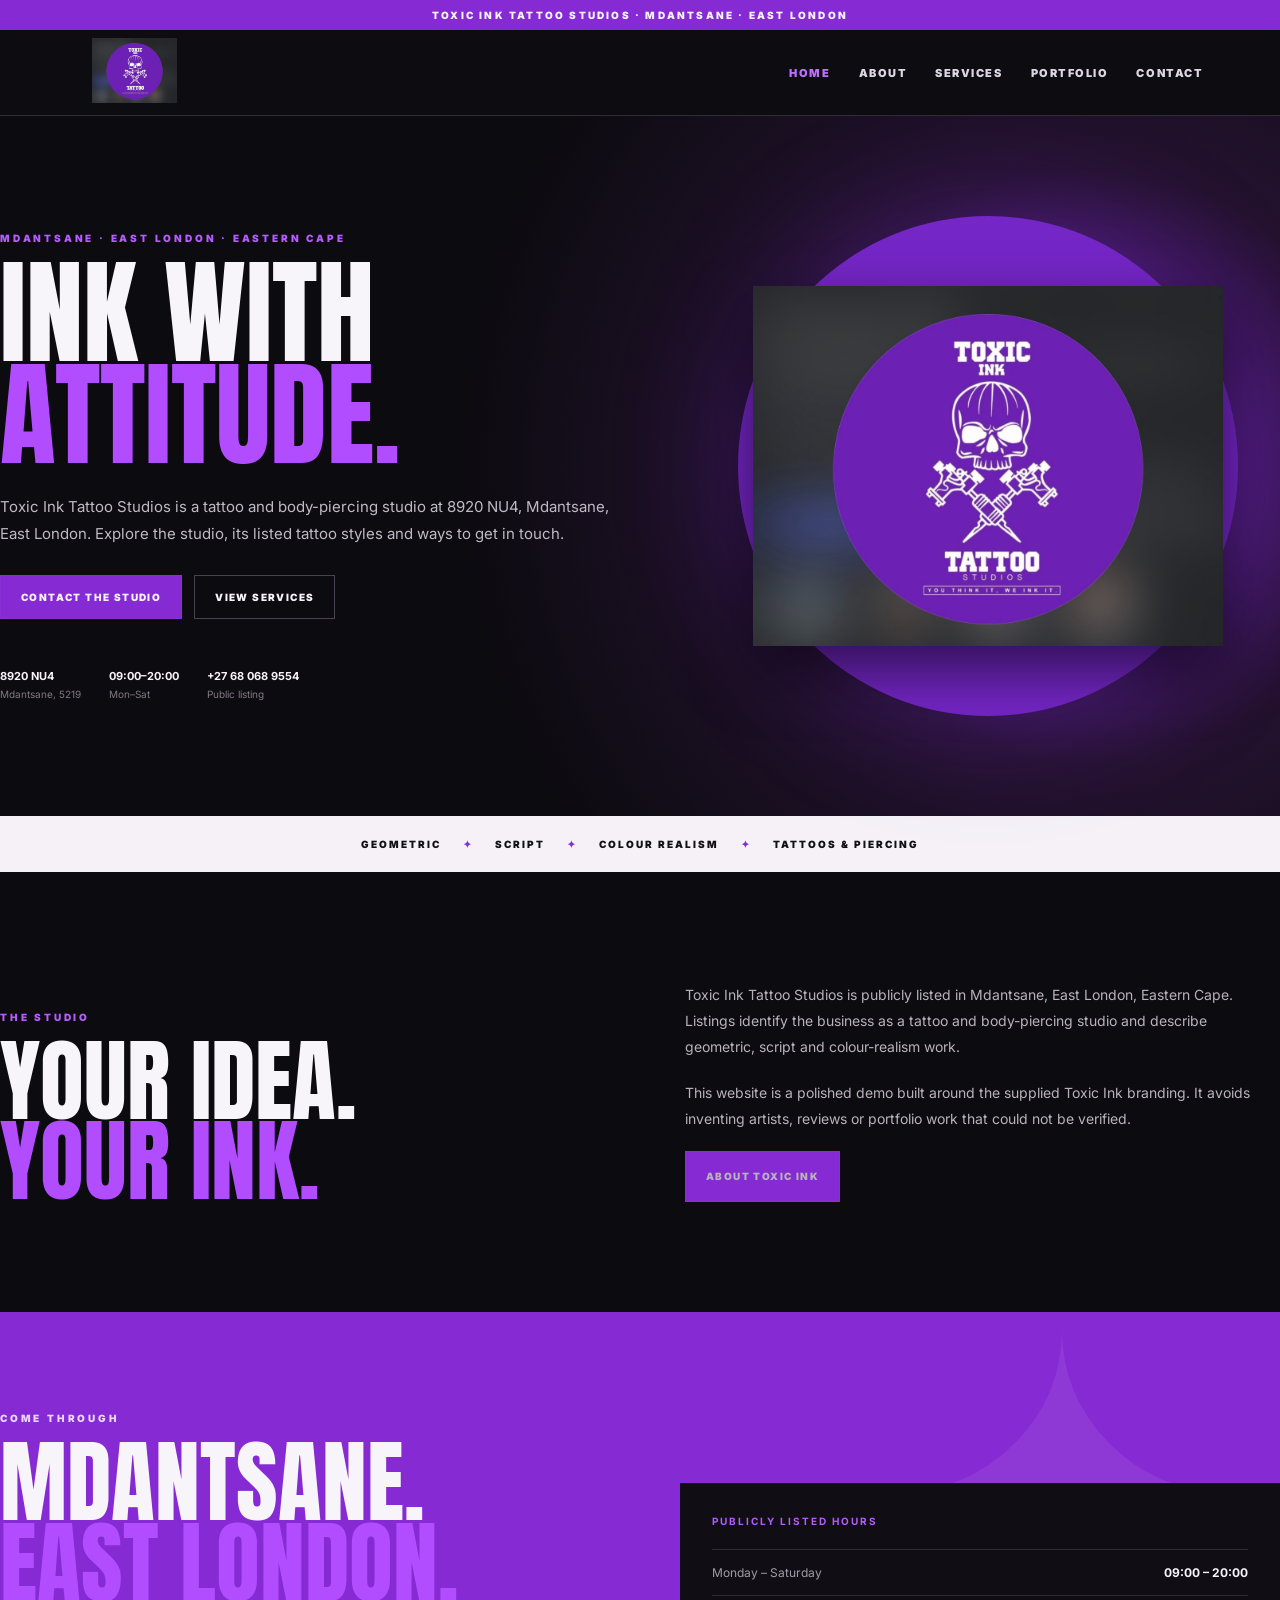
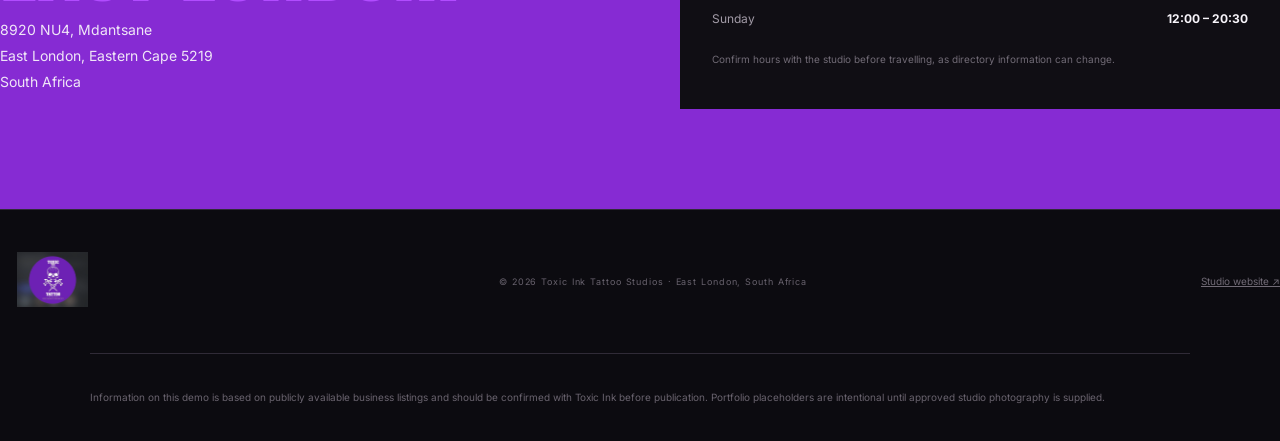
==== index.html @ 0ed1e1fa "Add files via upload" ====
<!doctype html><html lang="en"><head><meta charset="utf-8"><meta name="viewport" content="width=device-width,initial-scale=1"><title>Toxic Ink Tattoo Studios — Home</title><meta name="description" content="Toxic Ink Tattoo Studios in Mdantsane, East London, Eastern Cape."><link rel="stylesheet" href="style.css"></head><body>
<div class="topbar">TOXIC INK TATTOO STUDIOS · MDANTSANE · EAST LONDON</div>
<header class="nav"><a href="index.html"><img class="logo" src="assets/toxic-ink-logo.png" alt="Toxic Ink Tattoo Studios"></a><button class="menu" aria-label="Menu">☰</button><nav class="navlinks"><a class="active" href="index.html">HOME</a>
<a class="" href="about.html">ABOUT</a>
<a class="" href="services.html">SERVICES</a>
<a class="" href="portfolio.html">PORTFOLIO</a>
<a class="" href="contact.html">CONTACT</a></nav></header>
<main>
<section class="hero">
  <div>
    <p class="eyebrow">MDANTSANE · EAST LONDON · EASTERN CAPE</p>
    <h1 class="display">INK WITH<br><em>ATTITUDE.</em></h1>
    <p class="lead">Toxic Ink Tattoo Studios is a tattoo and body-piercing studio at 8920 NU4, Mdantsane, East London. Explore the studio, its listed tattoo styles and ways to get in touch.</p>
    <div class="buttons"><a class="btn primary" href="contact.html">CONTACT THE STUDIO</a><a class="btn secondary" href="services.html">VIEW SERVICES</a></div>
    <div class="stats"><div class="stat"><b>8920 NU4</b><span>Mdantsane, 5219</span></div><div class="stat"><b>09:00–20:00</b><span>Mon–Sat</span></div><div class="stat"><b>+27 68 068 9554</b><span>Public listing</span></div></div>
  </div>
  <div class="hero-art"><img src="assets/toxic-ink-logo.png" alt="Toxic Ink Tattoo Studios"></div>
</section>
<div class="strip"><div class="strip-inner"><span>GEOMETRIC</span><i>✦</i><span>SCRIPT</span><i>✦</i><span>COLOUR REALISM</span><i>✦</i><span>TATTOOS & PIERCING</span></div></div>
<section class="section"><div class="split"><div><p class="eyebrow">THE STUDIO</p><h2 class="title">YOUR IDEA.<br><em>YOUR INK.</em></h2></div><div class="copy"><p>Toxic Ink Tattoo Studios is publicly listed in Mdantsane, East London, Eastern Cape. Listings identify the business as a tattoo and body-piercing studio and describe geometric, script and colour-realism work.</p><p>This website is a polished demo built around the supplied Toxic Ink branding. It avoids inventing artists, reviews or portfolio work that could not be verified.</p><a class="btn primary" href="about.html">ABOUT TOXIC INK</a></div></div></section>
<section class="feature"><div class="feature-inner"><div><p class="eyebrow">COME THROUGH</p><h2 class="title">MDANTSANE.<br><em>EAST LONDON.</em></h2><p class="copy">8920 NU4, Mdantsane<br>East London, Eastern Cape 5219<br>South Africa</p></div><div class="hours"><h3>PUBLICLY LISTED HOURS</h3><div class="hours-row"><span>Monday – Saturday</span><b>09:00 – 20:00</b></div><div class="hours-row"><span>Sunday</span><b>12:00 – 20:30</b></div><p class="small">Confirm hours with the studio before travelling, as directory information can change.</p></div></div></section>
</main>
<footer class="footer"><a href="index.html"><img src="assets/toxic-ink-logo.png" alt="Toxic Ink Tattoo Studios"></a><p>© 2026 Toxic Ink Tattoo Studios · East London, South Africa</p><a class="small" href="https://toxicinktattoostudios.com/" target="_blank" rel="noopener">Studio website ↗</a></footer>
<div class="container legal">Information on this demo is based on publicly available business listings and should be confirmed with Toxic Ink before publication. Portfolio placeholders are intentional until approved studio photography is supplied.</div>
<script>const b=document.querySelector('.menu'),n=document.querySelector('.navlinks');b.addEventListener('click',()=>n.classList.toggle('open'));</script>
</body></html>
---- style.css ----
@import url('https://fonts.googleapis.com/css2?family=Anton&family=Inter:wght@400;500;600;700;800;900&display=swap');
:root{--bg:#0c0b10;--panel:#15131b;--panel2:#1b1822;--purple:#862bd3;--bright:#b14cff;--white:#f7f4fa;--muted:#a29ca9;--line:#302b37}
*{box-sizing:border-box}html{scroll-behavior:smooth}body{margin:0;background:var(--bg);color:var(--white);font-family:Inter,Arial,sans-serif}
a{color:inherit}.topbar{background:var(--purple);text-align:center;padding:9px 16px;font-size:10px;font-weight:900;letter-spacing:.22em}.nav{height:86px;background:#0e0d12dd;backdrop-filter:blur(14px);border-bottom:1px solid var(--line);display:flex;align-items:center;justify-content:space-between;padding:0 6vw;position:sticky;top:0;z-index:50}.logo{width:115px;height:65px;object-fit:contain}.navlinks{display:flex;gap:28px}.navlinks a{text-decoration:none;font-size:11px;font-weight:900;letter-spacing:.14em;color:#ddd6e4}.navlinks a:hover,.navlinks a.active{color:#bd70ff}.menu{display:none;background:none;border:0;color:#fff;font-size:25px}
.container{width:min(1160px,86vw);margin:auto}.hero{min-height:700px;display:grid;grid-template-columns:1.05fr .95fr;align-items:center;gap:50px;background:radial-gradient(circle at 85% 50%,#7022b9 0,#24122f 26%,transparent 55%)}.eyebrow{color:#b65bff;font-size:10px;font-weight:900;letter-spacing:.28em;margin:0 0 18px}.display{font-family:Anton,Impact,sans-serif;font-weight:400;font-size:clamp(68px,9vw,132px);line-height:.88;margin:0}.display em,.title em{color:var(--bright);font-style:normal}.lead{max-width:620px;color:#c0bac5;line-height:1.8;font-size:15px;margin:28px 0}.buttons{display:flex;gap:12px;flex-wrap:wrap}.btn{display:inline-block;text-decoration:none;padding:15px 20px;border:1px solid #8731d3;font-size:10px;font-weight:900;letter-spacing:.14em}.btn.primary{background:var(--purple)}.btn.primary:hover{background:#a83cf0}.btn.secondary{border-color:#4a4450}.hero-art{display:flex;align-items:center;justify-content:center;position:relative}.hero-art:before{content:"";position:absolute;width:min(500px,42vw);aspect-ratio:1;border-radius:50%;background:#7526c7;box-shadow:0 0 120px #7425c766}.hero-art img{width:min(470px,39vw);position:relative;filter:drop-shadow(0 25px 30px #0009)}.stats{display:flex;gap:28px;flex-wrap:wrap;margin-top:50px}.stat{display:flex;flex-direction:column;gap:5px}.stat b{font-size:11px}.stat span{font-size:10px;color:#807985}.strip{background:#f5f1f7;color:#111014;padding:22px 0;overflow:hidden;white-space:nowrap}.strip-inner{display:flex;justify-content:center;gap:22px;align-items:center;font-size:10px;font-weight:900;letter-spacing:.2em}.strip i{color:var(--purple);font-style:normal}.section{padding:110px 0}.title{font-family:Anton,Impact,sans-serif;font-size:clamp(58px,7vw,95px);line-height:.9;font-weight:400;margin:0}.split{display:grid;grid-template-columns:1fr 1fr;gap:90px;align-items:end}.copy{color:#b9b2bd;line-height:1.85;font-size:14px}.copy p{margin:0 0 20px}.cards{display:grid;grid-template-columns:repeat(3,1fr);gap:16px;margin-top:45px}.card{background:var(--panel);border:1px solid var(--line);padding:28px;min-height:285px;display:flex;flex-direction:column}.card .num{color:#a74be9;font-size:10px;font-weight:900;letter-spacing:.18em}.card h3{font-family:Anton,Impact,sans-serif;font-weight:400;font-size:37px;margin:auto 0 10px}.card p{color:#8f8994;font-size:12px;line-height:1.65;margin:0}.card:hover{border-color:#8e31d8;transform:translateY(-4px);transition:.2s}.feature{padding:100px 0;background:var(--purple);position:relative;overflow:hidden}.feature:after{content:"✦";position:absolute;right:3vw;top:-80px;font-size:430px;color:#fff1}.feature-inner{position:relative;z-index:1;display:grid;grid-template-columns:1fr 1fr;gap:80px;align-items:end}.feature .eyebrow{color:#ead6ff}.feature .copy{color:#f0e6f7}.hours{background:#100e14;padding:32px}.hours h3{font-size:10px;letter-spacing:.2em;color:#b45cff;margin:0 0 22px}.hours-row{display:flex;justify-content:space-between;border-top:1px solid #302b35;padding:15px 0;font-size:12px;gap:20px}.hours-row span{color:#a29ba7}.hours-row b{white-space:nowrap}.small{font-size:10px;color:#716b76;line-height:1.6}.page-head{padding:90px 0 70px;background:radial-gradient(circle at 75% 40%,#4f1a79,transparent 42%)}.page-head .title{font-size:clamp(65px,9vw,120px)}.breadcrumbs{font-size:10px;color:#77717d;font-weight:800;letter-spacing:.16em;margin-bottom:22px}.service-grid{display:grid;grid-template-columns:repeat(2,1fr);gap:18px}.service{background:var(--panel);border:1px solid var(--line);padding:30px;min-height:240px}.service h3{font-family:Anton,Impact,sans-serif;font-weight:400;font-size:42px;margin:0 0 10px}.service p{color:#a39ca7;line-height:1.75;font-size:13px}.note{border-left:3px solid var(--purple);padding:20px 24px;background:#15121b;color:#aaa3ae;font-size:12px;line-height:1.7}.gallery{display:grid;grid-template-columns:repeat(3,1fr);gap:14px}.tile{aspect-ratio:1;background:linear-gradient(145deg,#261832,#111016);border:1px solid var(--line);padding:24px;display:flex;flex-direction:column;justify-content:space-between;overflow:hidden;position:relative}.tile:before{content:"";position:absolute;width:180px;height:180px;border:1px solid #a64bea55;border-radius:50%;right:-50px;bottom:-50px}.tile .tag{font-size:9px;letter-spacing:.18em;color:#a64bea;font-weight:900}.tile h3{font-family:Anton,Impact,sans-serif;font-size:32px;font-weight:400;margin:0}.tile p{font-size:11px;color:#817b86;margin:5px 0 0}.gallery-note{margin-top:24px}.contact-grid{display:grid;grid-template-columns:1fr 1fr;gap:70px}.contact-list{margin-top:30px}.contact-line{display:flex;justify-content:space-between;gap:25px;padding:20px 0;border-bottom:1px solid var(--line);text-decoration:none}.contact-line span{font-size:9px;font-weight:900;letter-spacing:.18em;color:#a74be9}.contact-line strong{font-size:12px;text-align:right;line-height:1.6}.form{background:var(--panel);border:1px solid var(--line);padding:30px}.form label{display:block;font-size:9px;font-weight:900;letter-spacing:.15em;color:#9e96a5;margin:0 0 8px}.form input,.form textarea,.form select{width:100%;padding:14px;background:#0f0e13;border:1px solid #37313c;color:#fff;margin-bottom:18px;font:inherit;font-size:12px}.form textarea{min-height:130px;resize:vertical}.form button{width:100%;cursor:pointer}.map{margin-top:35px;border:1px solid var(--line);height:300px;background:#15131a;display:flex;align-items:center;justify-content:center;text-align:center;padding:25px}.map a{color:#b65bff;font-weight:800}.footer{border-top:1px solid var(--line);padding:42px 0;display:flex;justify-content:space-between;align-items:center;gap:30px}.footer img{width:105px;height:55px;object-fit:contain}.footer p{font-size:9px;color:#68626d;letter-spacing:.1em}.legal{padding:35px 0;color:#69636e;font-size:10px;line-height:1.7;border-top:1px solid var(--line)}
@media(max-width:800px){.nav{height:72px}.menu{display:block}.navlinks{display:none;position:absolute;top:72px;left:0;right:0;background:#0e0d12;padding:22px 7vw;flex-direction:column;gap:18px;border-bottom:1px solid var(--line)}.navlinks.open{display:flex}.hero{grid-template-columns:1fr;min-height:650px;padding:75px 0}.hero-art{display:none}.split,.feature-inner,.contact-grid{grid-template-columns:1fr;gap:42px}.cards,.service-grid{grid-template-columns:1fr}.gallery{grid-template-columns:1fr 1fr}.section{padding:80px 0}.page-head{padding:65px 0 50px}.footer{flex-direction:column;align-items:flex-start}}
@media(max-width:480px){.gallery{grid-template-columns:1fr}.strip-inner{justify-content:flex-start;padding-left:20px}.stats{gap:18px}}
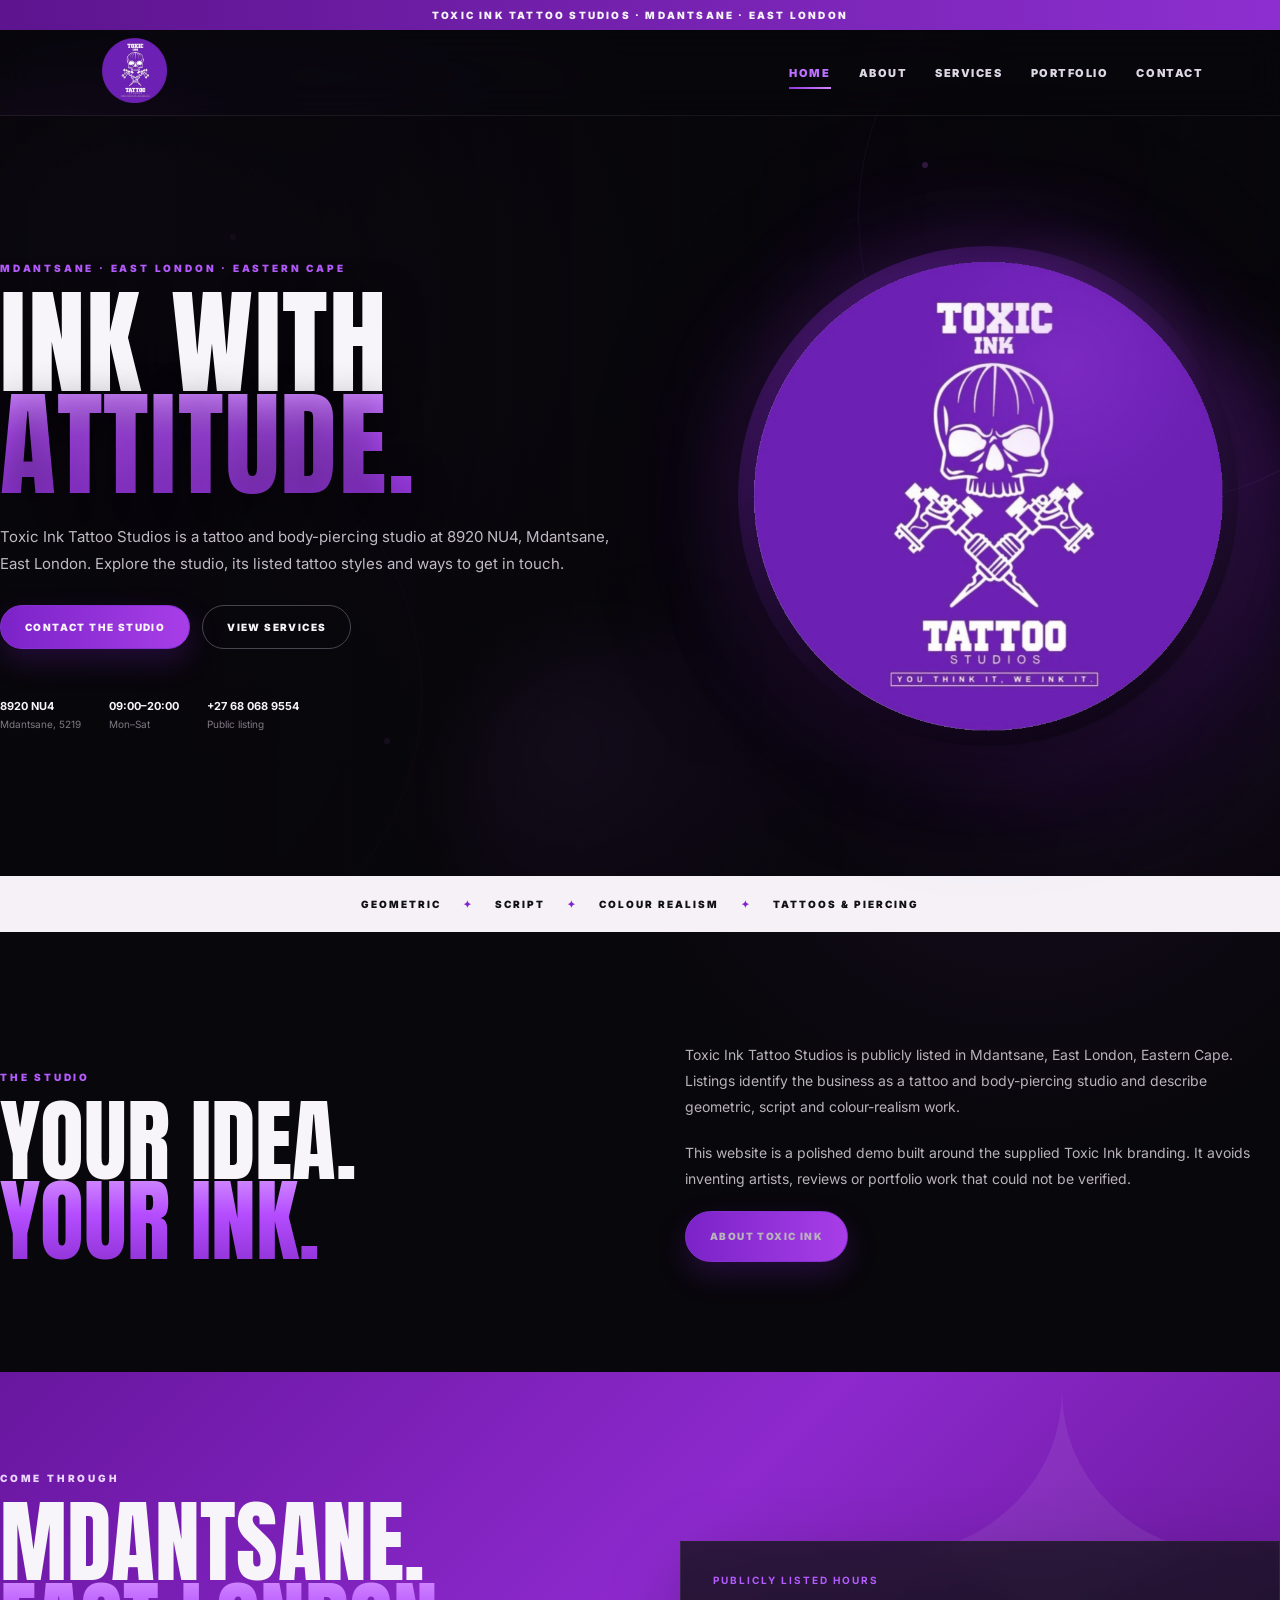
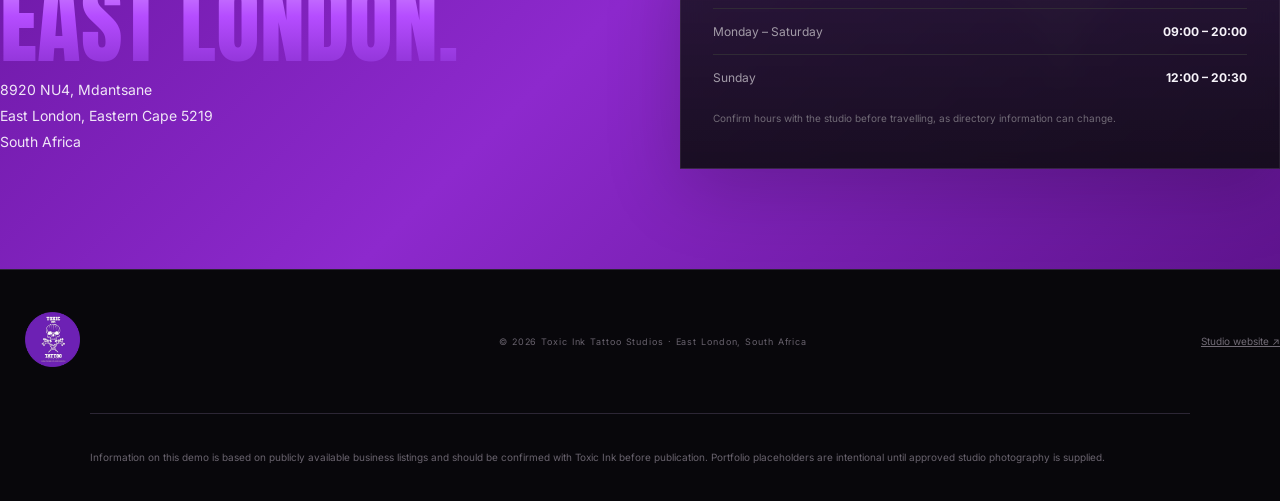
==== commit 5058045c: "Add files via upload" ====
--- a/index.html
+++ b/index.html
@@ -1,4 +1,4 @@
-<!doctype html><html lang="en"><head><meta charset="utf-8"><meta name="viewport" content="width=device-width,initial-scale=1"><title>Toxic Ink Tattoo Studios — Home</title><meta name="description" content="Toxic Ink Tattoo Studios in Mdantsane, East London, Eastern Cape."><link rel="stylesheet" href="style.css"></head><body>
+<!doctype html><html lang="en"><head><meta charset="utf-8"><meta name="viewport" content="width=device-width,initial-scale=1"><title>Toxic Ink Tattoo Studios — Home</title><meta name="description" content="Toxic Ink Tattoo Studios in Mdantsane, East London, Eastern Cape."><link rel="stylesheet" href="style.css"></head><body><div class="ink-bg" aria-hidden="true"><div class="ink-blob one"></div><div class="ink-blob two"></div><div class="ink-blob three"></div><div class="ink-ring a"></div><div class="ink-ring b"></div><span class="ink-speck s1"></span><span class="ink-speck s2"></span><span class="ink-speck s3"></span><span class="ink-speck s4"></span><span class="ink-speck s5"></span></div><div class="ink-cursor" aria-hidden="true"></div>
 <div class="topbar">TOXIC INK TATTOO STUDIOS · MDANTSANE · EAST LONDON</div>
 <header class="nav"><a href="index.html"><img class="logo" src="assets/toxic-ink-logo.png" alt="Toxic Ink Tattoo Studios"></a><button class="menu" aria-label="Menu">☰</button><nav class="navlinks"><a class="active" href="index.html">HOME</a>
 <a class="" href="about.html">ABOUT</a>
@@ -22,5 +22,9 @@
 </main>
 <footer class="footer"><a href="index.html"><img src="assets/toxic-ink-logo.png" alt="Toxic Ink Tattoo Studios"></a><p>© 2026 Toxic Ink Tattoo Studios · East London, South Africa</p><a class="small" href="https://toxicinktattoostudios.com/" target="_blank" rel="noopener">Studio website ↗</a></footer>
 <div class="container legal">Information on this demo is based on publicly available business listings and should be confirmed with Toxic Ink before publication. Portfolio placeholders are intentional until approved studio photography is supplied.</div>
-<script>const b=document.querySelector('.menu'),n=document.querySelector('.navlinks');b.addEventListener('click',()=>n.classList.toggle('open'));</script>
-</body></html>+
+<script>
+const menuBtn=document.querySelector('.menu'),navMenu=document.querySelector('.navlinks');if(menuBtn&&navMenu)menuBtn.addEventListener('click',()=>navMenu.classList.toggle('open'));
+const revealEls=[...document.querySelectorAll('.section,.card,.service,.tile,.hours,.form,.contact-line')];revealEls.forEach(el=>el.classList.add('reveal'));const io=new IntersectionObserver(es=>es.forEach(e=>{if(e.isIntersecting){e.target.classList.add('visible');io.unobserve(e.target)}}),{threshold:.12});revealEls.forEach(el=>io.observe(el));
+const glow=document.querySelector('.ink-cursor');if(glow){window.addEventListener('mousemove',e=>{glow.style.opacity='.55';glow.style.left=e.clientX+'px';glow.style.top=e.clientY+'px'});document.addEventListener('mouseleave',()=>glow.style.opacity='0')}
+</script></body></html>
--- a/style.css
+++ b/style.css
@@ -6,3 +6,35 @@
 .container{width:min(1160px,86vw);margin:auto}.hero{min-height:700px;display:grid;grid-template-columns:1.05fr .95fr;align-items:center;gap:50px;background:radial-gradient(circle at 85% 50%,#7022b9 0,#24122f 26%,transparent 55%)}.eyebrow{color:#b65bff;font-size:10px;font-weight:900;letter-spacing:.28em;margin:0 0 18px}.display{font-family:Anton,Impact,sans-serif;font-weight:400;font-size:clamp(68px,9vw,132px);line-height:.88;margin:0}.display em,.title em{color:var(--bright);font-style:normal}.lead{max-width:620px;color:#c0bac5;line-height:1.8;font-size:15px;margin:28px 0}.buttons{display:flex;gap:12px;flex-wrap:wrap}.btn{display:inline-block;text-decoration:none;padding:15px 20px;border:1px solid #8731d3;font-size:10px;font-weight:900;letter-spacing:.14em}.btn.primary{background:var(--purple)}.btn.primary:hover{background:#a83cf0}.btn.secondary{border-color:#4a4450}.hero-art{display:flex;align-items:center;justify-content:center;position:relative}.hero-art:before{content:"";position:absolute;width:min(500px,42vw);aspect-ratio:1;border-radius:50%;background:#7526c7;box-shadow:0 0 120px #7425c766}.hero-art img{width:min(470px,39vw);position:relative;filter:drop-shadow(0 25px 30px #0009)}.stats{display:flex;gap:28px;flex-wrap:wrap;margin-top:50px}.stat{display:flex;flex-direction:column;gap:5px}.stat b{font-size:11px}.stat span{font-size:10px;color:#807985}.strip{background:#f5f1f7;color:#111014;padding:22px 0;overflow:hidden;white-space:nowrap}.strip-inner{display:flex;justify-content:center;gap:22px;align-items:center;font-size:10px;font-weight:900;letter-spacing:.2em}.strip i{color:var(--purple);font-style:normal}.section{padding:110px 0}.title{font-family:Anton,Impact,sans-serif;font-size:clamp(58px,7vw,95px);line-height:.9;font-weight:400;margin:0}.split{display:grid;grid-template-columns:1fr 1fr;gap:90px;align-items:end}.copy{color:#b9b2bd;line-height:1.85;font-size:14px}.copy p{margin:0 0 20px}.cards{display:grid;grid-template-columns:repeat(3,1fr);gap:16px;margin-top:45px}.card{background:var(--panel);border:1px solid var(--line);padding:28px;min-height:285px;display:flex;flex-direction:column}.card .num{color:#a74be9;font-size:10px;font-weight:900;letter-spacing:.18em}.card h3{font-family:Anton,Impact,sans-serif;font-weight:400;font-size:37px;margin:auto 0 10px}.card p{color:#8f8994;font-size:12px;line-height:1.65;margin:0}.card:hover{border-color:#8e31d8;transform:translateY(-4px);transition:.2s}.feature{padding:100px 0;background:var(--purple);position:relative;overflow:hidden}.feature:after{content:"✦";position:absolute;right:3vw;top:-80px;font-size:430px;color:#fff1}.feature-inner{position:relative;z-index:1;display:grid;grid-template-columns:1fr 1fr;gap:80px;align-items:end}.feature .eyebrow{color:#ead6ff}.feature .copy{color:#f0e6f7}.hours{background:#100e14;padding:32px}.hours h3{font-size:10px;letter-spacing:.2em;color:#b45cff;margin:0 0 22px}.hours-row{display:flex;justify-content:space-between;border-top:1px solid #302b35;padding:15px 0;font-size:12px;gap:20px}.hours-row span{color:#a29ba7}.hours-row b{white-space:nowrap}.small{font-size:10px;color:#716b76;line-height:1.6}.page-head{padding:90px 0 70px;background:radial-gradient(circle at 75% 40%,#4f1a79,transparent 42%)}.page-head .title{font-size:clamp(65px,9vw,120px)}.breadcrumbs{font-size:10px;color:#77717d;font-weight:800;letter-spacing:.16em;margin-bottom:22px}.service-grid{display:grid;grid-template-columns:repeat(2,1fr);gap:18px}.service{background:var(--panel);border:1px solid var(--line);padding:30px;min-height:240px}.service h3{font-family:Anton,Impact,sans-serif;font-weight:400;font-size:42px;margin:0 0 10px}.service p{color:#a39ca7;line-height:1.75;font-size:13px}.note{border-left:3px solid var(--purple);padding:20px 24px;background:#15121b;color:#aaa3ae;font-size:12px;line-height:1.7}.gallery{display:grid;grid-template-columns:repeat(3,1fr);gap:14px}.tile{aspect-ratio:1;background:linear-gradient(145deg,#261832,#111016);border:1px solid var(--line);padding:24px;display:flex;flex-direction:column;justify-content:space-between;overflow:hidden;position:relative}.tile:before{content:"";position:absolute;width:180px;height:180px;border:1px solid #a64bea55;border-radius:50%;right:-50px;bottom:-50px}.tile .tag{font-size:9px;letter-spacing:.18em;color:#a64bea;font-weight:900}.tile h3{font-family:Anton,Impact,sans-serif;font-size:32px;font-weight:400;margin:0}.tile p{font-size:11px;color:#817b86;margin:5px 0 0}.gallery-note{margin-top:24px}.contact-grid{display:grid;grid-template-columns:1fr 1fr;gap:70px}.contact-list{margin-top:30px}.contact-line{display:flex;justify-content:space-between;gap:25px;padding:20px 0;border-bottom:1px solid var(--line);text-decoration:none}.contact-line span{font-size:9px;font-weight:900;letter-spacing:.18em;color:#a74be9}.contact-line strong{font-size:12px;text-align:right;line-height:1.6}.form{background:var(--panel);border:1px solid var(--line);padding:30px}.form label{display:block;font-size:9px;font-weight:900;letter-spacing:.15em;color:#9e96a5;margin:0 0 8px}.form input,.form textarea,.form select{width:100%;padding:14px;background:#0f0e13;border:1px solid #37313c;color:#fff;margin-bottom:18px;font:inherit;font-size:12px}.form textarea{min-height:130px;resize:vertical}.form button{width:100%;cursor:pointer}.map{margin-top:35px;border:1px solid var(--line);height:300px;background:#15131a;display:flex;align-items:center;justify-content:center;text-align:center;padding:25px}.map a{color:#b65bff;font-weight:800}.footer{border-top:1px solid var(--line);padding:42px 0;display:flex;justify-content:space-between;align-items:center;gap:30px}.footer img{width:105px;height:55px;object-fit:contain}.footer p{font-size:9px;color:#68626d;letter-spacing:.1em}.legal{padding:35px 0;color:#69636e;font-size:10px;line-height:1.7;border-top:1px solid var(--line)}
 @media(max-width:800px){.nav{height:72px}.menu{display:block}.navlinks{display:none;position:absolute;top:72px;left:0;right:0;background:#0e0d12;padding:22px 7vw;flex-direction:column;gap:18px;border-bottom:1px solid var(--line)}.navlinks.open{display:flex}.hero{grid-template-columns:1fr;min-height:650px;padding:75px 0}.hero-art{display:none}.split,.feature-inner,.contact-grid{grid-template-columns:1fr;gap:42px}.cards,.service-grid{grid-template-columns:1fr}.gallery{grid-template-columns:1fr 1fr}.section{padding:80px 0}.page-head{padding:65px 0 50px}.footer{flex-direction:column;align-items:flex-start}}
 @media(max-width:480px){.gallery{grid-template-columns:1fr}.strip-inner{justify-content:flex-start;padding-left:20px}.stats{gap:18px}}
+
+/* ===== MODERN / ANIMATED UPGRADE ===== */
+:root{--bg:#08070b;--panel:#111016;--purple:#7e22ce;--bright:#c263ff;--line:#2c2635}
+body{position:relative;overflow-x:hidden;background:
+radial-gradient(circle at 20% 15%,rgba(129,38,209,.12),transparent 22%),
+radial-gradient(circle at 80% 35%,rgba(188,75,255,.08),transparent 25%),#08070b}
+.ink-bg{position:fixed;inset:0;z-index:-5;overflow:hidden;pointer-events:none}
+.ink-blob{position:absolute;border-radius:45% 55% 60% 40%/50% 40% 60% 50%;filter:blur(34px);opacity:.32;mix-blend-mode:screen;
+background:radial-gradient(circle at 30% 30%,rgba(195,93,255,.9),rgba(103,22,163,.55) 42%,rgba(28,7,40,.05) 72%);
+animation:inkFloat 20s ease-in-out infinite alternate}
+.ink-blob.one{width:430px;height:430px;left:-120px;top:12vh;animation-duration:22s}.ink-blob.two{width:520px;height:520px;right:-160px;top:38vh;animation-duration:27s;animation-delay:-8s}.ink-blob.three{width:360px;height:360px;left:35vw;bottom:-100px;animation-duration:24s;animation-delay:-12s}
+.ink-ring{position:absolute;width:45vw;height:45vw;min-width:420px;min-height:420px;border-radius:50%;border:1px solid rgba(183,98,255,.14);box-shadow:0 0 80px rgba(114,30,170,.07),inset 0 0 90px rgba(116,29,167,.05);animation:inkSpin 40s linear infinite}
+.ink-ring.a{left:-12vw;top:45vh}.ink-ring.b{right:-12vw;top:-8vh;animation-direction:reverse;animation-duration:47s}
+.ink-speck{position:absolute;width:6px;height:6px;border-radius:50%;background:rgba(195,102,255,.42);box-shadow:0 0 20px rgba(185,85,255,.45);animation:speck 8s ease-in-out infinite}
+.ink-speck.s1{left:18%;top:26%;animation-delay:-2s}.ink-speck.s2{left:72%;top:18%;animation-delay:-5s}.ink-speck.s3{left:64%;top:70%;animation-delay:-1s}.ink-speck.s4{left:30%;top:82%;animation-delay:-6s}.ink-speck.s5{left:88%;top:54%;animation-delay:-3s}
+@keyframes inkFloat{0%{transform:translate3d(0,0,0) scale(1) rotate(0)}35%{transform:translate3d(80px,-40px,0) scale(1.12) rotate(12deg)}70%{transform:translate3d(-20px,70px,0) scale(.96) rotate(-8deg)}100%{transform:translate3d(90px,30px,0) scale(1.16) rotate(14deg)}}@keyframes inkSpin{to{transform:rotate(360deg)}}@keyframes speck{0%,100%{transform:translateY(0) scale(.7);opacity:.2}50%{transform:translateY(-28px) scale(1.15);opacity:.75}}
+.nav{background:rgba(8,7,11,.62);backdrop-filter:blur(18px) saturate(135%);-webkit-backdrop-filter:blur(18px) saturate(135%);border-bottom:1px solid rgba(255,255,255,.07)}
+.topbar{background:linear-gradient(90deg,#5d148e,#8d2fd0,#5d148e);background-size:200% 100%;animation:barMove 12s linear infinite}@keyframes barMove{to{background-position:200% 0}}
+.navlinks a{position:relative}.navlinks a:after{content:"";position:absolute;left:0;right:100%;bottom:-9px;height:2px;background:linear-gradient(90deg,#8f39da,#d685ff);transition:.25s ease}.navlinks a:hover:after,.navlinks a.active:after{right:0}
+.hero{min-height:760px;position:relative;background:linear-gradient(90deg,rgba(8,7,11,.96),rgba(8,7,11,.72) 52%,rgba(8,7,11,.16))}
+.hero:after{content:"";position:absolute;right:5%;top:13%;width:300px;height:300px;border-radius:50%;background:radial-gradient(circle,rgba(174,74,245,.22),transparent 68%);filter:blur(10px);animation:pulseAura 5s ease-in-out infinite;pointer-events:none}
+@keyframes pulseAura{0%,100%{transform:scale(.9);opacity:.45}50%{transform:scale(1.12);opacity:.9}}
+.display{letter-spacing:.015em;text-shadow:0 8px 40px rgba(0,0,0,.42)}.display em,.title em{background:linear-gradient(180deg,#e1adff 0%,#b54dff 45%,#7f28c4 100%);-webkit-background-clip:text;color:transparent}
+.hero-art:before{background:radial-gradient(circle at 45% 45%,rgba(183,86,255,.95),rgba(116,35,184,.78) 45%,rgba(55,16,85,.2) 72%);box-shadow:0 0 90px rgba(150,51,225,.25),0 0 180px rgba(115,36,180,.14);animation:logoAura 7s ease-in-out infinite}.hero-art img{filter:drop-shadow(0 30px 40px #000b);animation:logoFloat 6s ease-in-out infinite}
+@keyframes logoFloat{0%,100%{transform:translateY(0)}50%{transform:translateY(-16px)}}@keyframes logoAura{0%,100%{transform:scale(.96)}50%{transform:scale(1.04)}}
+.card,.service,.form,.hours,.tile{background:linear-gradient(180deg,rgba(23,19,31,.82),rgba(14,12,18,.9));border:1px solid rgba(255,255,255,.07);box-shadow:0 20px 70px rgba(0,0,0,.18);backdrop-filter:blur(10px)}.card{position:relative;overflow:hidden}.card:after{content:"";position:absolute;width:150px;height:150px;right:-55px;top:-55px;border-radius:50%;background:radial-gradient(circle,rgba(166,70,235,.18),transparent 70%)}.card:hover{transform:translateY(-8px) scale(1.01);box-shadow:0 26px 80px rgba(100,22,150,.18)}
+.btn{border-radius:999px;padding:15px 24px;transition:.25s ease}.btn.primary{background:linear-gradient(90deg,#7b23c8,#a83ee8);box-shadow:0 12px 30px rgba(126,34,206,.24)}.btn:hover{transform:translateY(-2px)}
+.feature{background:linear-gradient(135deg,#68169f 0%,#8d29cd 48%,#5f148e 100%)}.strip-inner{animation:stripSlide 22s ease-in-out infinite}@keyframes stripSlide{0%,100%{transform:translateX(0)}50%{transform:translateX(-45px)}}
+.page-head{position:relative;overflow:hidden;background:radial-gradient(circle at 75% 40%,rgba(114,30,174,.42),transparent 38%),linear-gradient(180deg,#0d0b11,#09080c)}.page-head:after{content:"";position:absolute;right:-80px;top:-100px;width:360px;height:360px;border-radius:50%;border:1px solid rgba(194,99,255,.14);box-shadow:0 0 90px rgba(136,37,200,.08)}
+.reveal{opacity:0;transform:translateY(24px);transition:opacity .8s ease,transform .8s ease}.reveal.visible{opacity:1;transform:none}
+.ink-cursor{position:fixed;width:20px;height:20px;border-radius:50%;pointer-events:none;z-index:9999;background:radial-gradient(circle,rgba(211,139,255,.75),rgba(141,44,210,.12) 60%,transparent 70%);filter:blur(1px);opacity:0;transform:translate(-50%,-50%);transition:opacity .2s}
+@media(pointer:coarse){.ink-cursor{display:none}}@media(max-width:800px){.hero{min-height:690px}.ink-blob{filter:blur(45px);opacity:.2}}@media(prefers-reduced-motion:reduce){*,*:before,*:after{animation-duration:.001ms!important;animation-iteration-count:1!important;scroll-behavior:auto!important}.reveal{opacity:1;transform:none}}
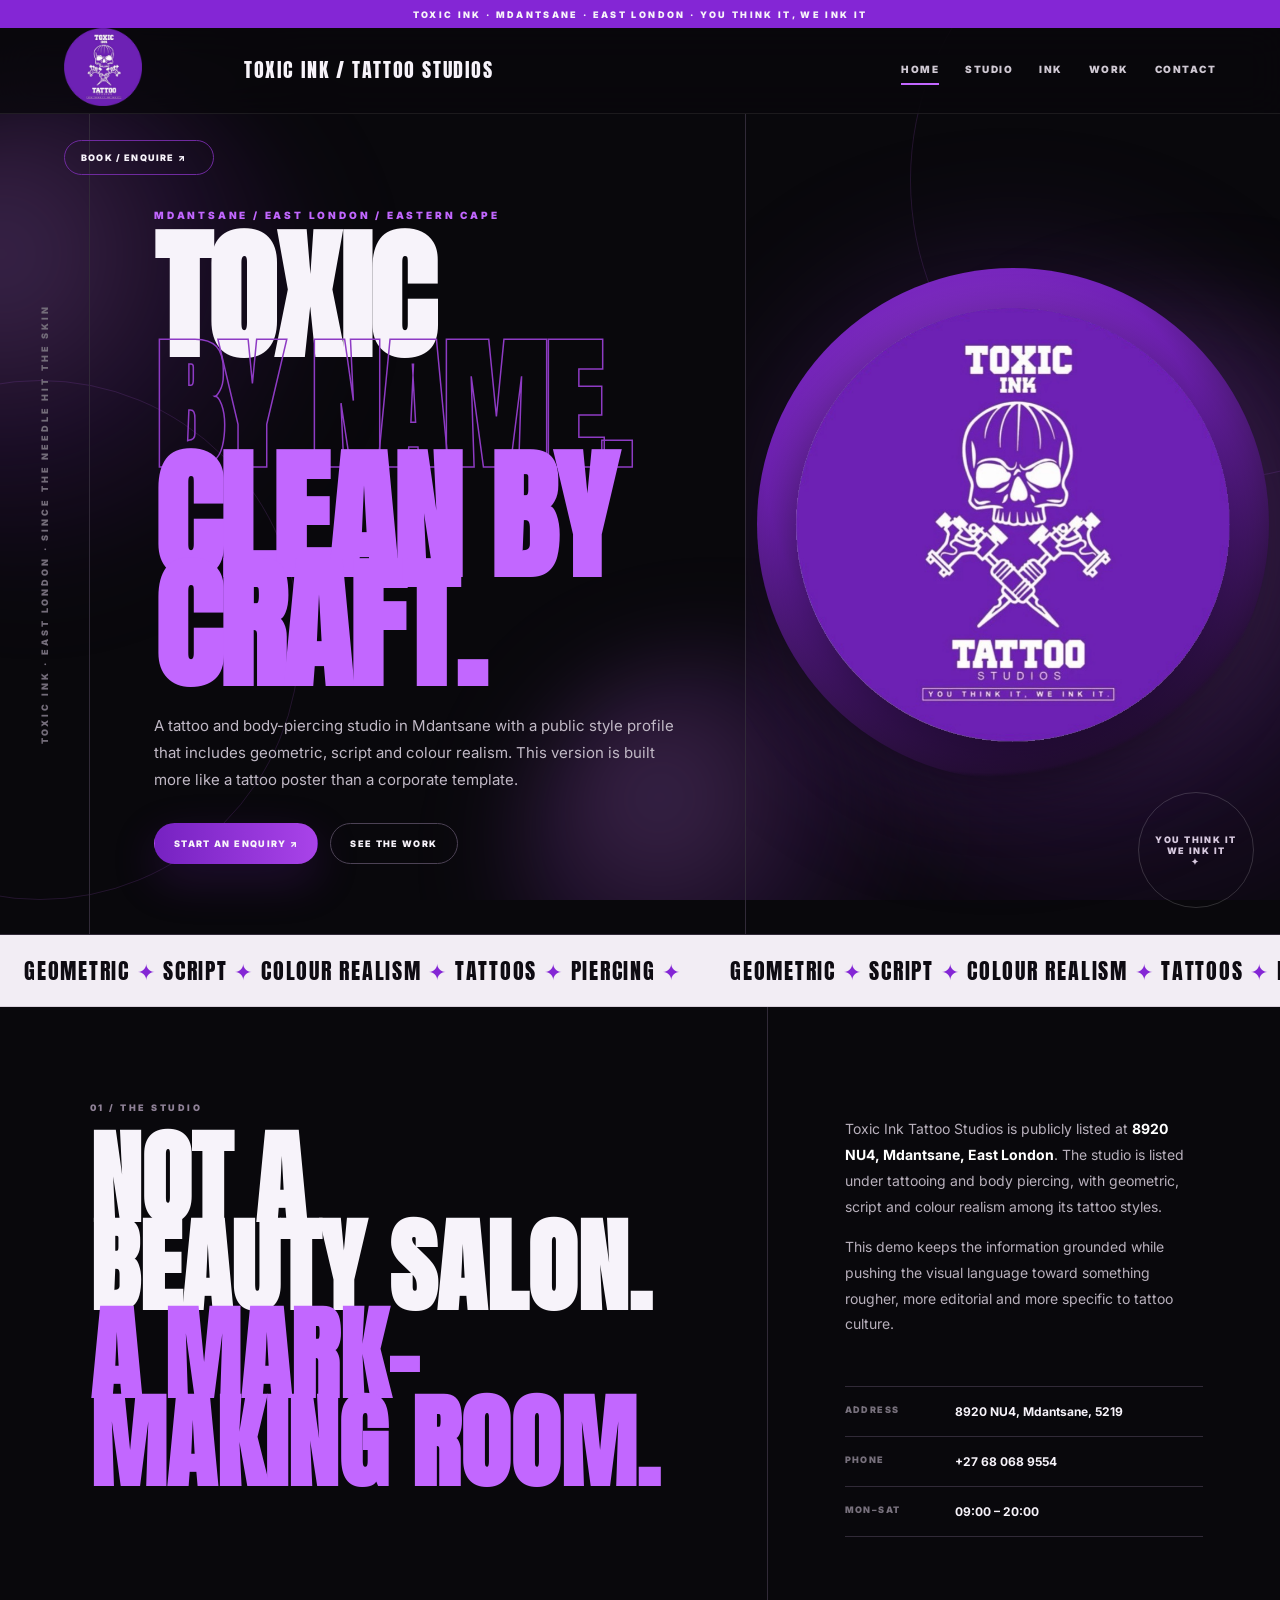
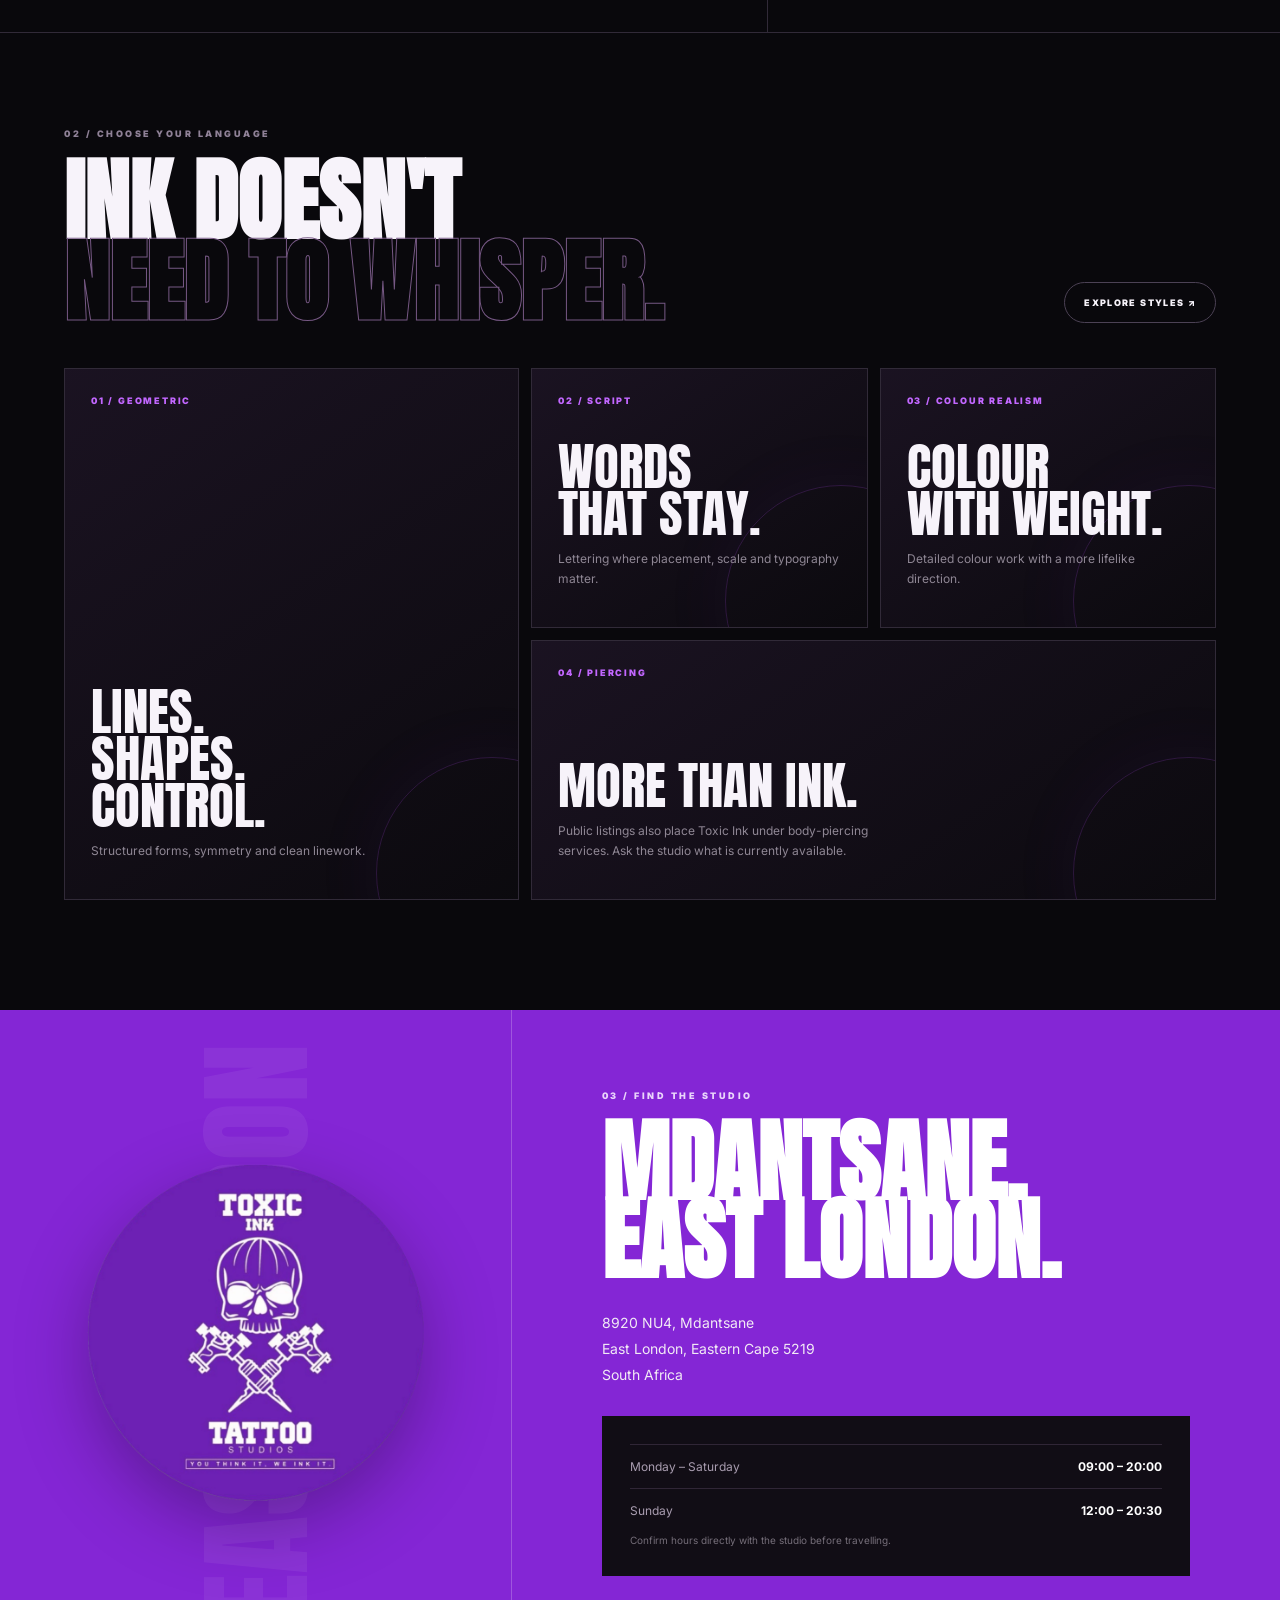
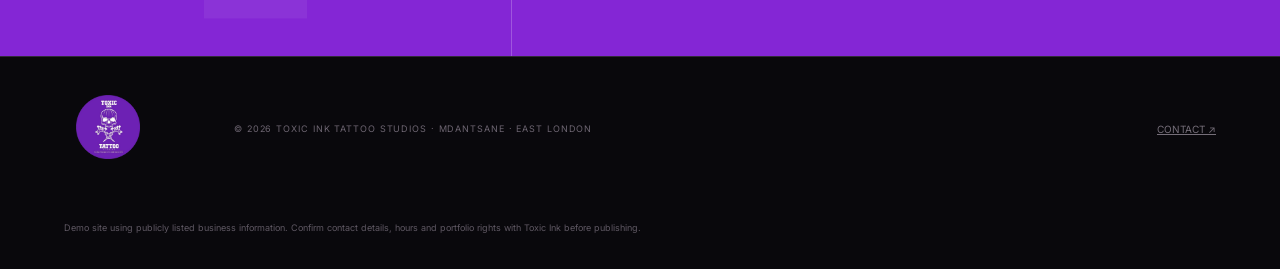
==== commit 72f1ea01: "Add files via upload" ====
--- a/index.html
+++ b/index.html
@@ -1,30 +1,48 @@
-<!doctype html><html lang="en"><head><meta charset="utf-8"><meta name="viewport" content="width=device-width,initial-scale=1"><title>Toxic Ink Tattoo Studios — Home</title><meta name="description" content="Toxic Ink Tattoo Studios in Mdantsane, East London, Eastern Cape."><link rel="stylesheet" href="style.css"></head><body><div class="ink-bg" aria-hidden="true"><div class="ink-blob one"></div><div class="ink-blob two"></div><div class="ink-blob three"></div><div class="ink-ring a"></div><div class="ink-ring b"></div><span class="ink-speck s1"></span><span class="ink-speck s2"></span><span class="ink-speck s3"></span><span class="ink-speck s4"></span><span class="ink-speck s5"></span></div><div class="ink-cursor" aria-hidden="true"></div>
-<div class="topbar">TOXIC INK TATTOO STUDIOS · MDANTSANE · EAST LONDON</div>
-<header class="nav"><a href="index.html"><img class="logo" src="assets/toxic-ink-logo.png" alt="Toxic Ink Tattoo Studios"></a><button class="menu" aria-label="Menu">☰</button><nav class="navlinks"><a class="active" href="index.html">HOME</a>
-<a class="" href="about.html">ABOUT</a>
-<a class="" href="services.html">SERVICES</a>
-<a class="" href="portfolio.html">PORTFOLIO</a>
-<a class="" href="contact.html">CONTACT</a></nav></header>
+<!doctype html><html lang="en"><head><meta charset="utf-8"><meta name="viewport" content="width=device-width,initial-scale=1"><title>Toxic Ink Tattoo Studios — East London</title><meta name="description" content="Toxic Ink Tattoo Studios in Mdantsane, East London."><link rel="stylesheet" href="style.css"></head><body><div class="ink-field" aria-hidden="true"><div class="ink-cloud a"></div><div class="ink-cloud b"></div><div class="ink-cloud c"></div><div class="ink-line one"></div><div class="ink-line two"></div></div><div class="topline">TOXIC INK · MDANTSANE · EAST LONDON · YOU THINK IT, WE INK IT</div>
+<header class="site-head">
+<a class="brand" href="index.html"><img src="assets/toxic-ink-logo.png" alt="Toxic Ink Tattoo Studios"></a>
+<div class="wordmark">TOXIC INK / TATTOO STUDIOS</div>
+<button class="menu" aria-label="Menu">☰</button>
+<nav class="nav"><a class="active" href="index.html">HOME</a><a class="" href="about.html">STUDIO</a><a class="" href="services.html">INK</a><a class="" href="portfolio.html">WORK</a><a class="" href="contact.html">CONTACT</a></nav>
+<a class="head-cta" href="contact.html">BOOK / ENQUIRE ↗</a>
+</header>
 <main>
-<section class="hero">
-  <div>
-    <p class="eyebrow">MDANTSANE · EAST LONDON · EASTERN CAPE</p>
-    <h1 class="display">INK WITH<br><em>ATTITUDE.</em></h1>
-    <p class="lead">Toxic Ink Tattoo Studios is a tattoo and body-piercing studio at 8920 NU4, Mdantsane, East London. Explore the studio, its listed tattoo styles and ways to get in touch.</p>
-    <div class="buttons"><a class="btn primary" href="contact.html">CONTACT THE STUDIO</a><a class="btn secondary" href="services.html">VIEW SERVICES</a></div>
-    <div class="stats"><div class="stat"><b>8920 NU4</b><span>Mdantsane, 5219</span></div><div class="stat"><b>09:00–20:00</b><span>Mon–Sat</span></div><div class="stat"><b>+27 68 068 9554</b><span>Public listing</span></div></div>
-  </div>
-  <div class="hero-art"><img src="assets/toxic-ink-logo.png" alt="Toxic Ink Tattoo Studios"></div>
+<section class="home-hero">
+<div class="side-rail"><span>TOXIC INK · EAST LONDON · SINCE THE NEEDLE HIT THE SKIN</span></div>
+<div class="hero-copy">
+<div class="kicker">MDANTSANE / EAST LONDON / EASTERN CAPE</div>
+<h1 class="mega">TOXIC<br><span class="outline">BY NAME.</span><br><span class="purple">CLEAN BY CRAFT.</span></h1>
+<p class="lede">A tattoo and body-piercing studio in Mdantsane with a public style profile that includes geometric, script and colour realism. This version is built more like a tattoo poster than a corporate template.</p>
+<div class="hero-actions"><a class="btn primary" href="contact.html">START AN ENQUIRY ↗</a><a class="btn" href="portfolio.html">SEE THE WORK</a></div>
+</div>
+<div class="hero-poster"><div class="poster-disc"></div><img src="assets/toxic-ink-logo.png" alt="Toxic Ink logo"><div class="poster-stamp">YOU THINK IT<br>WE INK IT<br>✦</div></div>
 </section>
-<div class="strip"><div class="strip-inner"><span>GEOMETRIC</span><i>✦</i><span>SCRIPT</span><i>✦</i><span>COLOUR REALISM</span><i>✦</i><span>TATTOOS & PIERCING</span></div></div>
-<section class="section"><div class="split"><div><p class="eyebrow">THE STUDIO</p><h2 class="title">YOUR IDEA.<br><em>YOUR INK.</em></h2></div><div class="copy"><p>Toxic Ink Tattoo Studios is publicly listed in Mdantsane, East London, Eastern Cape. Listings identify the business as a tattoo and body-piercing studio and describe geometric, script and colour-realism work.</p><p>This website is a polished demo built around the supplied Toxic Ink branding. It avoids inventing artists, reviews or portfolio work that could not be verified.</p><a class="btn primary" href="about.html">ABOUT TOXIC INK</a></div></div></section>
-<section class="feature"><div class="feature-inner"><div><p class="eyebrow">COME THROUGH</p><h2 class="title">MDANTSANE.<br><em>EAST LONDON.</em></h2><p class="copy">8920 NU4, Mdantsane<br>East London, Eastern Cape 5219<br>South Africa</p></div><div class="hours"><h3>PUBLICLY LISTED HOURS</h3><div class="hours-row"><span>Monday – Saturday</span><b>09:00 – 20:00</b></div><div class="hours-row"><span>Sunday</span><b>12:00 – 20:30</b></div><p class="small">Confirm hours with the studio before travelling, as directory information can change.</p></div></div></section>
-</main>
-<footer class="footer"><a href="index.html"><img src="assets/toxic-ink-logo.png" alt="Toxic Ink Tattoo Studios"></a><p>© 2026 Toxic Ink Tattoo Studios · East London, South Africa</p><a class="small" href="https://toxicinktattoostudios.com/" target="_blank" rel="noopener">Studio website ↗</a></footer>
-<div class="container legal">Information on this demo is based on publicly available business listings and should be confirmed with Toxic Ink before publication. Portfolio placeholders are intentional until approved studio photography is supplied.</div>
 
-<script>
-const menuBtn=document.querySelector('.menu'),navMenu=document.querySelector('.navlinks');if(menuBtn&&navMenu)menuBtn.addEventListener('click',()=>navMenu.classList.toggle('open'));
-const revealEls=[...document.querySelectorAll('.section,.card,.service,.tile,.hours,.form,.contact-line')];revealEls.forEach(el=>el.classList.add('reveal'));const io=new IntersectionObserver(es=>es.forEach(e=>{if(e.isIntersecting){e.target.classList.add('visible');io.unobserve(e.target)}}),{threshold:.12});revealEls.forEach(el=>io.observe(el));
-const glow=document.querySelector('.ink-cursor');if(glow){window.addEventListener('mousemove',e=>{glow.style.opacity='.55';glow.style.left=e.clientX+'px';glow.style.top=e.clientY+'px'});document.addEventListener('mouseleave',()=>glow.style.opacity='0')}
+<div class="marquee"><div class="marquee-track">
+<span>GEOMETRIC <i>✦</i> SCRIPT <i>✦</i> COLOUR REALISM <i>✦</i> TATTOOS <i>✦</i> PIERCING <i>✦</i></span>
+<span>GEOMETRIC <i>✦</i> SCRIPT <i>✦</i> COLOUR REALISM <i>✦</i> TATTOOS <i>✦</i> PIERCING <i>✦</i></span>
+</div></div>
+
+<section class="manifesto">
+<div class="manifesto-left"><div class="section-label">01 / THE STUDIO</div><h2 class="statement">NOT A<br>BEAUTY SALON.<br><em>A MARK-MAKING ROOM.</em></h2></div>
+<div class="manifesto-right"><div class="bodycopy"><p>Toxic Ink Tattoo Studios is publicly listed at <strong>8920 NU4, Mdantsane, East London</strong>. The studio is listed under tattooing and body piercing, with geometric, script and colour realism among its tattoo styles.</p><p>This demo keeps the information grounded while pushing the visual language toward something rougher, more editorial and more specific to tattoo culture.</p></div>
+<div class="fact-stack"><div class="fact"><span>ADDRESS</span><b>8920 NU4, Mdantsane, 5219</b></div><div class="fact"><span>PHONE</span><b>+27 68 068 9554</b></div><div class="fact"><span>MON–SAT</span><b>09:00 – 20:00</b></div></div></div>
+</section>
+
+<section class="style-wall">
+<div class="style-title-row"><div><div class="section-label">02 / CHOOSE YOUR LANGUAGE</div><h2 class="style-title">INK DOESN'T<br><span class="ghost">NEED TO WHISPER.</span></h2></div><a class="btn" href="services.html">EXPLORE STYLES ↗</a></div>
+<div class="style-grid">
+<article class="style-card big"><span class="num">01 / GEOMETRIC</span><div><h3>LINES.<br>SHAPES.<br>CONTROL.</h3><p>Structured forms, symmetry and clean linework.</p></div></article>
+<article class="style-card"><span class="num">02 / SCRIPT</span><div><h3>WORDS<br>THAT STAY.</h3><p>Lettering where placement, scale and typography matter.</p></div></article>
+<article class="style-card"><span class="num">03 / COLOUR REALISM</span><div><h3>COLOUR<br>WITH WEIGHT.</h3><p>Detailed colour work with a more lifelike direction.</p></div></article>
+<article class="style-card wide"><span class="num">04 / PIERCING</span><div><h3>MORE THAN INK.</h3><p>Public listings also place Toxic Ink under body-piercing services. Ask the studio what is currently available.</p></div></article>
+</div>
+</section>
+
+<section class="location-slab"><div class="location-mark"><img src="assets/toxic-ink-logo.png" alt=""></div><div class="location-copy"><div class="section-label" style="color:#ead5fb">03 / FIND THE STUDIO</div><h2>MDANTSANE.<br>EAST LONDON.</h2><div class="bodycopy" style="color:#f2eaf5">8920 NU4, Mdantsane<br>East London, Eastern Cape 5219<br>South Africa</div><div class="hours"><div class="hours-row"><span>Monday – Saturday</span><b>09:00 – 20:00</b></div><div class="hours-row"><span>Sunday</span><b>12:00 – 20:30</b></div><div class="small">Confirm hours directly with the studio before travelling.</div></div></div></section>
+</main><footer><a href="index.html"><img src="assets/toxic-ink-logo.png" alt="Toxic Ink"></a><p>© 2026 TOXIC INK TATTOO STUDIOS · MDANTSANE · EAST LONDON</p><a class="small" href="contact.html">CONTACT ↗</a></footer>
+<div class="legal">Demo site using publicly listed business information. Confirm contact details, hours and portfolio rights with Toxic Ink before publishing.</div><script>
+const m=document.querySelector('.menu'),n=document.querySelector('.nav');if(m&&n)m.addEventListener('click',()=>n.classList.toggle('open'));
+const els=[...document.querySelectorAll('.manifesto,.style-card,.location-slab,.editorial,.art,.contact-line,.contact-form')];
+els.forEach(x=>x.classList.add('reveal'));const io=new IntersectionObserver(es=>es.forEach(e=>{if(e.isIntersecting){e.target.classList.add('show');io.unobserve(e.target)}}),{threshold:.1});els.forEach(x=>io.observe(x));
 </script></body></html>
--- a/style.css
+++ b/style.css
@@ -1,40 +1,167 @@
 
 @import url('https://fonts.googleapis.com/css2?family=Anton&family=Inter:wght@400;500;600;700;800;900&display=swap');
-:root{--bg:#0c0b10;--panel:#15131b;--panel2:#1b1822;--purple:#862bd3;--bright:#b14cff;--white:#f7f4fa;--muted:#a29ca9;--line:#302b37}
-*{box-sizing:border-box}html{scroll-behavior:smooth}body{margin:0;background:var(--bg);color:var(--white);font-family:Inter,Arial,sans-serif}
-a{color:inherit}.topbar{background:var(--purple);text-align:center;padding:9px 16px;font-size:10px;font-weight:900;letter-spacing:.22em}.nav{height:86px;background:#0e0d12dd;backdrop-filter:blur(14px);border-bottom:1px solid var(--line);display:flex;align-items:center;justify-content:space-between;padding:0 6vw;position:sticky;top:0;z-index:50}.logo{width:115px;height:65px;object-fit:contain}.navlinks{display:flex;gap:28px}.navlinks a{text-decoration:none;font-size:11px;font-weight:900;letter-spacing:.14em;color:#ddd6e4}.navlinks a:hover,.navlinks a.active{color:#bd70ff}.menu{display:none;background:none;border:0;color:#fff;font-size:25px}
-.container{width:min(1160px,86vw);margin:auto}.hero{min-height:700px;display:grid;grid-template-columns:1.05fr .95fr;align-items:center;gap:50px;background:radial-gradient(circle at 85% 50%,#7022b9 0,#24122f 26%,transparent 55%)}.eyebrow{color:#b65bff;font-size:10px;font-weight:900;letter-spacing:.28em;margin:0 0 18px}.display{font-family:Anton,Impact,sans-serif;font-weight:400;font-size:clamp(68px,9vw,132px);line-height:.88;margin:0}.display em,.title em{color:var(--bright);font-style:normal}.lead{max-width:620px;color:#c0bac5;line-height:1.8;font-size:15px;margin:28px 0}.buttons{display:flex;gap:12px;flex-wrap:wrap}.btn{display:inline-block;text-decoration:none;padding:15px 20px;border:1px solid #8731d3;font-size:10px;font-weight:900;letter-spacing:.14em}.btn.primary{background:var(--purple)}.btn.primary:hover{background:#a83cf0}.btn.secondary{border-color:#4a4450}.hero-art{display:flex;align-items:center;justify-content:center;position:relative}.hero-art:before{content:"";position:absolute;width:min(500px,42vw);aspect-ratio:1;border-radius:50%;background:#7526c7;box-shadow:0 0 120px #7425c766}.hero-art img{width:min(470px,39vw);position:relative;filter:drop-shadow(0 25px 30px #0009)}.stats{display:flex;gap:28px;flex-wrap:wrap;margin-top:50px}.stat{display:flex;flex-direction:column;gap:5px}.stat b{font-size:11px}.stat span{font-size:10px;color:#807985}.strip{background:#f5f1f7;color:#111014;padding:22px 0;overflow:hidden;white-space:nowrap}.strip-inner{display:flex;justify-content:center;gap:22px;align-items:center;font-size:10px;font-weight:900;letter-spacing:.2em}.strip i{color:var(--purple);font-style:normal}.section{padding:110px 0}.title{font-family:Anton,Impact,sans-serif;font-size:clamp(58px,7vw,95px);line-height:.9;font-weight:400;margin:0}.split{display:grid;grid-template-columns:1fr 1fr;gap:90px;align-items:end}.copy{color:#b9b2bd;line-height:1.85;font-size:14px}.copy p{margin:0 0 20px}.cards{display:grid;grid-template-columns:repeat(3,1fr);gap:16px;margin-top:45px}.card{background:var(--panel);border:1px solid var(--line);padding:28px;min-height:285px;display:flex;flex-direction:column}.card .num{color:#a74be9;font-size:10px;font-weight:900;letter-spacing:.18em}.card h3{font-family:Anton,Impact,sans-serif;font-weight:400;font-size:37px;margin:auto 0 10px}.card p{color:#8f8994;font-size:12px;line-height:1.65;margin:0}.card:hover{border-color:#8e31d8;transform:translateY(-4px);transition:.2s}.feature{padding:100px 0;background:var(--purple);position:relative;overflow:hidden}.feature:after{content:"✦";position:absolute;right:3vw;top:-80px;font-size:430px;color:#fff1}.feature-inner{position:relative;z-index:1;display:grid;grid-template-columns:1fr 1fr;gap:80px;align-items:end}.feature .eyebrow{color:#ead6ff}.feature .copy{color:#f0e6f7}.hours{background:#100e14;padding:32px}.hours h3{font-size:10px;letter-spacing:.2em;color:#b45cff;margin:0 0 22px}.hours-row{display:flex;justify-content:space-between;border-top:1px solid #302b35;padding:15px 0;font-size:12px;gap:20px}.hours-row span{color:#a29ba7}.hours-row b{white-space:nowrap}.small{font-size:10px;color:#716b76;line-height:1.6}.page-head{padding:90px 0 70px;background:radial-gradient(circle at 75% 40%,#4f1a79,transparent 42%)}.page-head .title{font-size:clamp(65px,9vw,120px)}.breadcrumbs{font-size:10px;color:#77717d;font-weight:800;letter-spacing:.16em;margin-bottom:22px}.service-grid{display:grid;grid-template-columns:repeat(2,1fr);gap:18px}.service{background:var(--panel);border:1px solid var(--line);padding:30px;min-height:240px}.service h3{font-family:Anton,Impact,sans-serif;font-weight:400;font-size:42px;margin:0 0 10px}.service p{color:#a39ca7;line-height:1.75;font-size:13px}.note{border-left:3px solid var(--purple);padding:20px 24px;background:#15121b;color:#aaa3ae;font-size:12px;line-height:1.7}.gallery{display:grid;grid-template-columns:repeat(3,1fr);gap:14px}.tile{aspect-ratio:1;background:linear-gradient(145deg,#261832,#111016);border:1px solid var(--line);padding:24px;display:flex;flex-direction:column;justify-content:space-between;overflow:hidden;position:relative}.tile:before{content:"";position:absolute;width:180px;height:180px;border:1px solid #a64bea55;border-radius:50%;right:-50px;bottom:-50px}.tile .tag{font-size:9px;letter-spacing:.18em;color:#a64bea;font-weight:900}.tile h3{font-family:Anton,Impact,sans-serif;font-size:32px;font-weight:400;margin:0}.tile p{font-size:11px;color:#817b86;margin:5px 0 0}.gallery-note{margin-top:24px}.contact-grid{display:grid;grid-template-columns:1fr 1fr;gap:70px}.contact-list{margin-top:30px}.contact-line{display:flex;justify-content:space-between;gap:25px;padding:20px 0;border-bottom:1px solid var(--line);text-decoration:none}.contact-line span{font-size:9px;font-weight:900;letter-spacing:.18em;color:#a74be9}.contact-line strong{font-size:12px;text-align:right;line-height:1.6}.form{background:var(--panel);border:1px solid var(--line);padding:30px}.form label{display:block;font-size:9px;font-weight:900;letter-spacing:.15em;color:#9e96a5;margin:0 0 8px}.form input,.form textarea,.form select{width:100%;padding:14px;background:#0f0e13;border:1px solid #37313c;color:#fff;margin-bottom:18px;font:inherit;font-size:12px}.form textarea{min-height:130px;resize:vertical}.form button{width:100%;cursor:pointer}.map{margin-top:35px;border:1px solid var(--line);height:300px;background:#15131a;display:flex;align-items:center;justify-content:center;text-align:center;padding:25px}.map a{color:#b65bff;font-weight:800}.footer{border-top:1px solid var(--line);padding:42px 0;display:flex;justify-content:space-between;align-items:center;gap:30px}.footer img{width:105px;height:55px;object-fit:contain}.footer p{font-size:9px;color:#68626d;letter-spacing:.1em}.legal{padding:35px 0;color:#69636e;font-size:10px;line-height:1.7;border-top:1px solid var(--line)}
-@media(max-width:800px){.nav{height:72px}.menu{display:block}.navlinks{display:none;position:absolute;top:72px;left:0;right:0;background:#0e0d12;padding:22px 7vw;flex-direction:column;gap:18px;border-bottom:1px solid var(--line)}.navlinks.open{display:flex}.hero{grid-template-columns:1fr;min-height:650px;padding:75px 0}.hero-art{display:none}.split,.feature-inner,.contact-grid{grid-template-columns:1fr;gap:42px}.cards,.service-grid{grid-template-columns:1fr}.gallery{grid-template-columns:1fr 1fr}.section{padding:80px 0}.page-head{padding:65px 0 50px}.footer{flex-direction:column;align-items:flex-start}}
-@media(max-width:480px){.gallery{grid-template-columns:1fr}.strip-inner{justify-content:flex-start;padding-left:20px}.stats{gap:18px}}
+:root{
+  --bg:#09080c; --paper:#f2edf4; --ink:#0e0b12; --purple:#8426d5;
+  --violet:#c267ff; --muted:#a29aa8; --line:#312a38;
+}
+*{box-sizing:border-box}
+html{scroll-behavior:smooth}
+body{margin:0;background:var(--bg);color:#f7f3fa;font-family:Inter,Arial,sans-serif;overflow-x:hidden}
+a{color:inherit}
+::selection{background:var(--violet);color:#111}
 
-/* ===== MODERN / ANIMATED UPGRADE ===== */
-:root{--bg:#08070b;--panel:#111016;--purple:#7e22ce;--bright:#c263ff;--line:#2c2635}
-body{position:relative;overflow-x:hidden;background:
-radial-gradient(circle at 20% 15%,rgba(129,38,209,.12),transparent 22%),
-radial-gradient(circle at 80% 35%,rgba(188,75,255,.08),transparent 25%),#08070b}
-.ink-bg{position:fixed;inset:0;z-index:-5;overflow:hidden;pointer-events:none}
-.ink-blob{position:absolute;border-radius:45% 55% 60% 40%/50% 40% 60% 50%;filter:blur(34px);opacity:.32;mix-blend-mode:screen;
-background:radial-gradient(circle at 30% 30%,rgba(195,93,255,.9),rgba(103,22,163,.55) 42%,rgba(28,7,40,.05) 72%);
-animation:inkFloat 20s ease-in-out infinite alternate}
-.ink-blob.one{width:430px;height:430px;left:-120px;top:12vh;animation-duration:22s}.ink-blob.two{width:520px;height:520px;right:-160px;top:38vh;animation-duration:27s;animation-delay:-8s}.ink-blob.three{width:360px;height:360px;left:35vw;bottom:-100px;animation-duration:24s;animation-delay:-12s}
-.ink-ring{position:absolute;width:45vw;height:45vw;min-width:420px;min-height:420px;border-radius:50%;border:1px solid rgba(183,98,255,.14);box-shadow:0 0 80px rgba(114,30,170,.07),inset 0 0 90px rgba(116,29,167,.05);animation:inkSpin 40s linear infinite}
-.ink-ring.a{left:-12vw;top:45vh}.ink-ring.b{right:-12vw;top:-8vh;animation-direction:reverse;animation-duration:47s}
-.ink-speck{position:absolute;width:6px;height:6px;border-radius:50%;background:rgba(195,102,255,.42);box-shadow:0 0 20px rgba(185,85,255,.45);animation:speck 8s ease-in-out infinite}
-.ink-speck.s1{left:18%;top:26%;animation-delay:-2s}.ink-speck.s2{left:72%;top:18%;animation-delay:-5s}.ink-speck.s3{left:64%;top:70%;animation-delay:-1s}.ink-speck.s4{left:30%;top:82%;animation-delay:-6s}.ink-speck.s5{left:88%;top:54%;animation-delay:-3s}
-@keyframes inkFloat{0%{transform:translate3d(0,0,0) scale(1) rotate(0)}35%{transform:translate3d(80px,-40px,0) scale(1.12) rotate(12deg)}70%{transform:translate3d(-20px,70px,0) scale(.96) rotate(-8deg)}100%{transform:translate3d(90px,30px,0) scale(1.16) rotate(14deg)}}@keyframes inkSpin{to{transform:rotate(360deg)}}@keyframes speck{0%,100%{transform:translateY(0) scale(.7);opacity:.2}50%{transform:translateY(-28px) scale(1.15);opacity:.75}}
-.nav{background:rgba(8,7,11,.62);backdrop-filter:blur(18px) saturate(135%);-webkit-backdrop-filter:blur(18px) saturate(135%);border-bottom:1px solid rgba(255,255,255,.07)}
-.topbar{background:linear-gradient(90deg,#5d148e,#8d2fd0,#5d148e);background-size:200% 100%;animation:barMove 12s linear infinite}@keyframes barMove{to{background-position:200% 0}}
-.navlinks a{position:relative}.navlinks a:after{content:"";position:absolute;left:0;right:100%;bottom:-9px;height:2px;background:linear-gradient(90deg,#8f39da,#d685ff);transition:.25s ease}.navlinks a:hover:after,.navlinks a.active:after{right:0}
-.hero{min-height:760px;position:relative;background:linear-gradient(90deg,rgba(8,7,11,.96),rgba(8,7,11,.72) 52%,rgba(8,7,11,.16))}
-.hero:after{content:"";position:absolute;right:5%;top:13%;width:300px;height:300px;border-radius:50%;background:radial-gradient(circle,rgba(174,74,245,.22),transparent 68%);filter:blur(10px);animation:pulseAura 5s ease-in-out infinite;pointer-events:none}
-@keyframes pulseAura{0%,100%{transform:scale(.9);opacity:.45}50%{transform:scale(1.12);opacity:.9}}
-.display{letter-spacing:.015em;text-shadow:0 8px 40px rgba(0,0,0,.42)}.display em,.title em{background:linear-gradient(180deg,#e1adff 0%,#b54dff 45%,#7f28c4 100%);-webkit-background-clip:text;color:transparent}
-.hero-art:before{background:radial-gradient(circle at 45% 45%,rgba(183,86,255,.95),rgba(116,35,184,.78) 45%,rgba(55,16,85,.2) 72%);box-shadow:0 0 90px rgba(150,51,225,.25),0 0 180px rgba(115,36,180,.14);animation:logoAura 7s ease-in-out infinite}.hero-art img{filter:drop-shadow(0 30px 40px #000b);animation:logoFloat 6s ease-in-out infinite}
-@keyframes logoFloat{0%,100%{transform:translateY(0)}50%{transform:translateY(-16px)}}@keyframes logoAura{0%,100%{transform:scale(.96)}50%{transform:scale(1.04)}}
-.card,.service,.form,.hours,.tile{background:linear-gradient(180deg,rgba(23,19,31,.82),rgba(14,12,18,.9));border:1px solid rgba(255,255,255,.07);box-shadow:0 20px 70px rgba(0,0,0,.18);backdrop-filter:blur(10px)}.card{position:relative;overflow:hidden}.card:after{content:"";position:absolute;width:150px;height:150px;right:-55px;top:-55px;border-radius:50%;background:radial-gradient(circle,rgba(166,70,235,.18),transparent 70%)}.card:hover{transform:translateY(-8px) scale(1.01);box-shadow:0 26px 80px rgba(100,22,150,.18)}
-.btn{border-radius:999px;padding:15px 24px;transition:.25s ease}.btn.primary{background:linear-gradient(90deg,#7b23c8,#a83ee8);box-shadow:0 12px 30px rgba(126,34,206,.24)}.btn:hover{transform:translateY(-2px)}
-.feature{background:linear-gradient(135deg,#68169f 0%,#8d29cd 48%,#5f148e 100%)}.strip-inner{animation:stripSlide 22s ease-in-out infinite}@keyframes stripSlide{0%,100%{transform:translateX(0)}50%{transform:translateX(-45px)}}
-.page-head{position:relative;overflow:hidden;background:radial-gradient(circle at 75% 40%,rgba(114,30,174,.42),transparent 38%),linear-gradient(180deg,#0d0b11,#09080c)}.page-head:after{content:"";position:absolute;right:-80px;top:-100px;width:360px;height:360px;border-radius:50%;border:1px solid rgba(194,99,255,.14);box-shadow:0 0 90px rgba(136,37,200,.08)}
-.reveal{opacity:0;transform:translateY(24px);transition:opacity .8s ease,transform .8s ease}.reveal.visible{opacity:1;transform:none}
-.ink-cursor{position:fixed;width:20px;height:20px;border-radius:50%;pointer-events:none;z-index:9999;background:radial-gradient(circle,rgba(211,139,255,.75),rgba(141,44,210,.12) 60%,transparent 70%);filter:blur(1px);opacity:0;transform:translate(-50%,-50%);transition:opacity .2s}
-@media(pointer:coarse){.ink-cursor{display:none}}@media(max-width:800px){.hero{min-height:690px}.ink-blob{filter:blur(45px);opacity:.2}}@media(prefers-reduced-motion:reduce){*,*:before,*:after{animation-duration:.001ms!important;animation-iteration-count:1!important;scroll-behavior:auto!important}.reveal{opacity:1;transform:none}}
+/* BACKGROUND INK */
+.ink-field{position:fixed;inset:0;z-index:-10;overflow:hidden;pointer-events:none}
+.ink-cloud{position:absolute;border-radius:50%;filter:blur(42px);opacity:.28;mix-blend-mode:screen;
+background:radial-gradient(circle at 35% 35%,rgba(208,120,255,.95),rgba(111,29,171,.48) 45%,transparent 72%);
+animation:drift 22s ease-in-out infinite alternate}
+.ink-cloud.a{width:520px;height:520px;left:-180px;top:8vh}
+.ink-cloud.b{width:680px;height:680px;right:-260px;top:34vh;animation-duration:31s;animation-delay:-8s}
+.ink-cloud.c{width:420px;height:420px;left:40vw;bottom:-170px;animation-duration:26s;animation-delay:-13s}
+.ink-line{position:absolute;border:1px solid rgba(195,100,255,.14);border-radius:50%;animation:spin 42s linear infinite}
+.ink-line.one{width:600px;height:600px;right:-230px;top:-120px}
+.ink-line.two{width:520px;height:520px;left:-220px;bottom:0;animation-direction:reverse}
+@keyframes drift{0%{transform:translate(0,0) scale(1)}50%{transform:translate(85px,-45px) scale(1.12)}100%{transform:translate(-15px,70px) scale(.98)}}
+@keyframes spin{to{transform:rotate(360deg)}}
+
+/* HEADER */
+.topline{height:28px;background:var(--purple);display:flex;align-items:center;justify-content:center;font-size:9px;font-weight:900;letter-spacing:.26em}
+.site-head{position:sticky;top:0;z-index:50;display:grid;grid-template-columns:150px 1fr auto;align-items:center;gap:30px;height:86px;padding:0 5vw;
+background:rgba(9,8,12,.73);border-bottom:1px solid rgba(255,255,255,.08);backdrop-filter:blur(18px)}
+.brand img{width:78px;height:78px;object-fit:contain}
+.wordmark{font-family:Anton,Impact,sans-serif;font-size:20px;letter-spacing:.08em}
+.nav{display:flex;gap:26px;justify-self:center}
+.nav a{text-decoration:none;font-size:10px;font-weight:900;letter-spacing:.15em;color:#cfc8d3;position:relative}
+.nav a:before{content:"";position:absolute;left:0;bottom:-10px;width:0;height:2px;background:var(--violet);transition:.25s}
+.nav a:hover:before,.nav a.active:before{width:100%}
+.head-cta{text-decoration:none;border:1px solid #6f2a9f;padding:11px 16px;border-radius:999px;font-size:9px;font-weight:900;letter-spacing:.13em}
+.menu{display:none;background:none;border:0;color:#fff;font-size:24px}
+
+/* HOME HERO: asymmetrical editorial */
+.home-hero{min-height:780px;display:grid;grid-template-columns:90px 1.1fr .9fr;position:relative;border-bottom:1px solid var(--line)}
+.side-rail{border-right:1px solid var(--line);display:flex;align-items:center;justify-content:center;overflow:hidden}
+.side-rail span{writing-mode:vertical-rl;transform:rotate(180deg);font-size:9px;font-weight:900;letter-spacing:.32em;color:#736c79}
+.hero-copy{padding:95px 4vw 70px 5vw;display:flex;flex-direction:column;justify-content:center}
+.kicker{font-size:10px;font-weight:900;letter-spacing:.28em;color:var(--violet);margin-bottom:22px}
+.mega{font-family:Anton,Impact,sans-serif;font-size:clamp(84px,11vw,176px);line-height:.78;letter-spacing:-.02em;margin:0}
+.mega .outline{-webkit-text-stroke:1.5px #8e3bc4;color:transparent}
+.mega .purple{color:var(--violet)}
+.hero-copy .lede{max-width:610px;font-size:15px;line-height:1.8;color:#c1b9c6;margin:30px 0}
+.hero-actions{display:flex;gap:12px;flex-wrap:wrap}
+.btn{display:inline-flex;align-items:center;gap:10px;text-decoration:none;border:1px solid #4c4255;padding:14px 19px;border-radius:999px;font-size:9px;font-weight:900;letter-spacing:.15em;transition:.25s}
+.btn.primary{background:linear-gradient(90deg,#7622c1,#a943e9);border-color:transparent;box-shadow:0 16px 45px rgba(121,31,190,.22)}
+.btn:hover{transform:translateY(-3px)}
+.hero-poster{position:relative;display:flex;align-items:center;justify-content:center;overflow:hidden;border-left:1px solid var(--line);min-width:0}
+.poster-disc{width:min(520px,40vw);aspect-ratio:1;border-radius:50%;background:radial-gradient(circle at 45% 40%,#ae51f5 0,#7523bc 53%,#33134a 72%,transparent 73%);
+filter:drop-shadow(0 0 70px rgba(153,65,225,.18));animation:pulse 7s ease-in-out infinite}
+.hero-poster img{position:absolute;width:min(440px,34vw);max-height:72%;object-fit:contain;filter:drop-shadow(0 28px 38px #000b);animation:float 6s ease-in-out infinite}
+.poster-stamp{position:absolute;right:26px;bottom:26px;border:1px solid rgba(255,255,255,.16);width:116px;height:116px;border-radius:50%;display:grid;place-items:center;text-align:center;
+font-size:9px;font-weight:900;letter-spacing:.16em;color:#d7c9df;animation:spin 18s linear infinite}
+@keyframes float{0%,100%{transform:translateY(0)}50%{transform:translateY(-14px)}}
+@keyframes pulse{0%,100%{transform:scale(.98)}50%{transform:scale(1.035)}}
+
+/* marquee */
+.marquee{background:var(--paper);color:var(--ink);overflow:hidden;border-bottom:1px solid #dad1dc}
+.marquee-track{display:flex;width:max-content;animation:marquee 24s linear infinite}
+.marquee span{padding:19px 24px;font-family:Anton,Impact,sans-serif;font-size:22px;letter-spacing:.08em;white-space:nowrap}
+.marquee i{color:var(--purple);font-style:normal}
+@keyframes marquee{to{transform:translateX(-50%)}}
+
+/* editorial statement */
+.manifesto{display:grid;grid-template-columns:1.2fr .8fr;min-height:600px;border-bottom:1px solid var(--line)}
+.manifesto-left{padding:95px 7vw;border-right:1px solid var(--line)}
+.section-label{font-size:9px;font-weight:900;letter-spacing:.28em;color:#8f8197;margin-bottom:22px}
+.statement{font-family:Anton,Impact,sans-serif;font-size:clamp(60px,8vw,118px);line-height:.86;margin:0}
+.statement em{font-style:normal;color:var(--violet)}
+.manifesto-right{padding:95px 6vw;display:flex;flex-direction:column;justify-content:flex-end}
+.bodycopy{font-size:14px;line-height:1.85;color:#b8b0bc}
+.bodycopy strong{color:#fff}
+.fact-stack{display:grid;gap:0;margin-top:35px;border-top:1px solid var(--line)}
+.fact{display:grid;grid-template-columns:110px 1fr;padding:17px 0;border-bottom:1px solid var(--line)}
+.fact span{font-size:9px;letter-spacing:.15em;color:#77707c;font-weight:900}.fact b{font-size:12px}
+
+/* style wall */
+.style-wall{padding:95px 5vw 110px}
+.style-title-row{display:grid;grid-template-columns:1fr auto;align-items:end;gap:30px;margin-bottom:45px}
+.style-title{font-family:Anton,Impact,sans-serif;font-size:clamp(58px,7vw,102px);line-height:.9;margin:0}
+.style-title .ghost{-webkit-text-stroke:1px #765884;color:transparent}
+.style-grid{display:grid;grid-template-columns:1.15fr .85fr .85fr;grid-auto-rows:260px;gap:12px}
+.style-card{position:relative;overflow:hidden;padding:26px;border:1px solid var(--line);background:linear-gradient(145deg,rgba(29,20,37,.88),rgba(12,10,15,.88));display:flex;flex-direction:column;justify-content:space-between}
+.style-card.big{grid-row:span 2}.style-card.wide{grid-column:span 2}
+.style-card:before{content:"";position:absolute;right:-90px;bottom:-90px;width:230px;height:230px;border-radius:50%;border:1px solid rgba(187,83,255,.18);box-shadow:0 0 70px rgba(132,38,213,.07)}
+.style-card .num{font-size:9px;font-weight:900;letter-spacing:.2em;color:var(--violet)}
+.style-card h3{font-family:Anton,Impact,sans-serif;font-size:clamp(34px,4vw,62px);font-weight:400;line-height:.92;margin:0;position:relative}
+.style-card p{max-width:330px;font-size:12px;line-height:1.65;color:#8f8794;position:relative}
+.style-card:hover{border-color:#8537ba;transform:translateY(-4px);transition:.25s}
+
+/* location block */
+.location-slab{display:grid;grid-template-columns:.8fr 1.2fr;background:var(--purple);color:white;min-height:520px}
+.location-mark{display:flex;align-items:center;justify-content:center;border-right:1px solid rgba(255,255,255,.22);position:relative;overflow:hidden}
+.location-mark img{width:min(350px,66%);filter:drop-shadow(0 24px 35px rgba(0,0,0,.28))}
+.location-mark:before{content:"EAST LONDON";position:absolute;font-family:Anton,Impact,sans-serif;font-size:120px;white-space:nowrap;opacity:.06;transform:rotate(-90deg)}
+.location-copy{padding:80px 7vw;display:flex;flex-direction:column;justify-content:center}
+.location-copy h2{font-family:Anton,Impact,sans-serif;font-size:clamp(60px,7vw,100px);line-height:.88;margin:0 0 30px}
+.hours{background:#110d15;padding:28px;margin-top:28px}
+.hours-row{display:flex;justify-content:space-between;gap:20px;padding:14px 0;border-top:1px solid #302636;font-size:12px}
+.hours-row span{color:#a99db0}.small{font-size:10px;line-height:1.6;color:#756e79}
+
+/* inner pages */
+.page-hero{display:grid;grid-template-columns:90px 1fr minmax(260px,.45fr);min-height:500px;border-bottom:1px solid var(--line)}
+.page-hero .main{padding:80px 6vw;display:flex;flex-direction:column;justify-content:flex-end}
+.page-title{font-family:Anton,Impact,sans-serif;font-size:clamp(80px,12vw,165px);line-height:.78;margin:0}
+.page-title em{font-style:normal;color:var(--violet)}
+.page-hero .aside{border-left:1px solid var(--line);padding:44px 3vw;display:flex;flex-direction:column;justify-content:flex-end;color:#978d9d;font-size:12px;line-height:1.8}
+
+.editorial{display:grid;grid-template-columns:.82fr 1.18fr;border-bottom:1px solid var(--line)}
+.editorial .left{padding:90px 6vw;border-right:1px solid var(--line)}
+.editorial .right{padding:90px 7vw}
+.bigquote{font-family:Anton,Impact,sans-serif;font-size:clamp(48px,6vw,86px);line-height:.92;margin:0}.bigquote em{font-style:normal;color:var(--violet)}
+.info-list{border-top:1px solid var(--line);margin-top:35px}.info-row{display:grid;grid-template-columns:120px 1fr;padding:18px 0;border-bottom:1px solid var(--line)}
+.info-row span{font-size:9px;color:#776f7c;font-weight:900;letter-spacing:.15em}.info-row b{font-size:12px}
+
+.portfolio-wall{padding:70px 5vw 100px}
+.mosaic{display:grid;grid-template-columns:repeat(12,1fr);grid-auto-rows:90px;gap:10px}
+.art{position:relative;border:1px solid var(--line);background:linear-gradient(145deg,#21152b,#0d0b10);padding:20px;overflow:hidden}
+.art:nth-child(1){grid-column:span 7;grid-row:span 4}.art:nth-child(2){grid-column:span 5;grid-row:span 3}.art:nth-child(3){grid-column:span 5;grid-row:span 4}.art:nth-child(4){grid-column:span 4;grid-row:span 3}.art:nth-child(5){grid-column:span 3;grid-row:span 3}.art:nth-child(6){grid-column:span 7;grid-row:span 3}
+.art:before{content:"";position:absolute;width:190px;height:190px;border:1px solid rgba(196,102,255,.2);border-radius:50%;right:-60px;bottom:-60px}
+.art .tag{font-size:9px;font-weight:900;letter-spacing:.18em;color:var(--violet)}.art h3{position:absolute;left:20px;bottom:18px;font-family:Anton,Impact,sans-serif;font-size:34px;font-weight:400;margin:0}
+
+.contact-layout{display:grid;grid-template-columns:1fr .9fr;min-height:650px}
+.contact-panel{padding:80px 7vw;border-right:1px solid var(--line)}
+.contact-form{padding:80px 6vw;background:rgba(20,15,26,.55)}
+.contact-line{display:grid;grid-template-columns:120px 1fr;padding:19px 0;border-bottom:1px solid var(--line);text-decoration:none}
+.contact-line span{font-size:9px;font-weight:900;letter-spacing:.17em;color:var(--violet)}.contact-line strong{font-size:13px;line-height:1.6}
+form{margin-top:24px}label{display:block;font-size:9px;font-weight:900;letter-spacing:.14em;color:#9c91a2;margin-bottom:7px}
+input,textarea,select{width:100%;background:#0d0b10;border:1px solid #39303f;color:#fff;padding:14px;margin-bottom:15px;font:inherit;font-size:12px}textarea{min-height:130px;resize:vertical}
+button.btn{cursor:pointer;color:white}
+
+/* footer */
+footer{display:grid;grid-template-columns:140px 1fr auto;gap:30px;align-items:center;padding:38px 5vw;border-top:1px solid var(--line)}
+footer img{width:88px;height:64px;object-fit:contain}footer p{font-size:9px;color:#6d6571;letter-spacing:.1em}
+.legal{padding:20px 5vw 34px;font-size:9px;color:#5f5863;line-height:1.6}
+
+/* reveal */
+.reveal{opacity:0;transform:translateY(22px);transition:opacity .8s ease,transform .8s ease}.reveal.show{opacity:1;transform:none}
+
+@media(max-width:900px){
+  .site-head{grid-template-columns:90px 1fr auto}.wordmark{display:none}.menu{display:block}.head-cta{display:none}
+  .nav{display:none;position:absolute;left:0;right:0;top:86px;background:#0b090e;padding:25px 6vw;flex-direction:column;gap:20px}.nav.open{display:flex}
+  .home-hero{grid-template-columns:52px 1fr}.hero-poster{grid-column:1/-1;min-height:420px;border-left:0;border-top:1px solid var(--line)}
+  .poster-disc{width:min(440px,72vw)}.hero-poster img{width:min(380px,62vw)}
+  .manifesto,.location-slab,.editorial,.contact-layout{grid-template-columns:1fr}
+  .manifesto-left,.editorial .left,.contact-panel{border-right:0;border-bottom:1px solid var(--line)}
+  .style-grid{grid-template-columns:1fr 1fr;grid-auto-rows:230px}.style-card.big{grid-row:span 1}.style-card.wide{grid-column:span 2}
+  .page-hero{grid-template-columns:52px 1fr}.page-hero .aside{grid-column:1/-1;border-left:0;border-top:1px solid var(--line)}
+  .mosaic{grid-template-columns:1fr 1fr;grid-auto-rows:240px}.art{grid-column:auto!important;grid-row:auto!important}
+  footer{grid-template-columns:90px 1fr}
+}
+@media(max-width:560px){
+  .topline{font-size:8px;letter-spacing:.16em}.site-head{padding:0 5vw;height:74px}.nav{top:74px}
+  .home-hero{grid-template-columns:1fr}.side-rail{display:none}.hero-copy{padding:70px 7vw 55px}.mega{font-size:72px}.hero-poster{min-height:350px}
+  .manifesto-left,.manifesto-right,.style-wall,.location-copy,.editorial .left,.editorial .right,.portfolio-wall,.contact-panel,.contact-form{padding-left:7vw;padding-right:7vw}
+  .style-grid{grid-template-columns:1fr}.style-card.wide{grid-column:span 1}.style-title-row{grid-template-columns:1fr}
+  .page-hero{grid-template-columns:1fr}.page-hero .main{padding:60px 7vw}.page-hero .side-rail{display:none}.page-title{font-size:78px}
+  .mosaic{grid-template-columns:1fr;grid-auto-rows:230px}
+  footer{grid-template-columns:1fr}footer img{width:78px}
+}
+@media(prefers-reduced-motion:reduce){*,*:before,*:after{animation-duration:.001ms!important;animation-iteration-count:1!important}.reveal{opacity:1;transform:none}}
